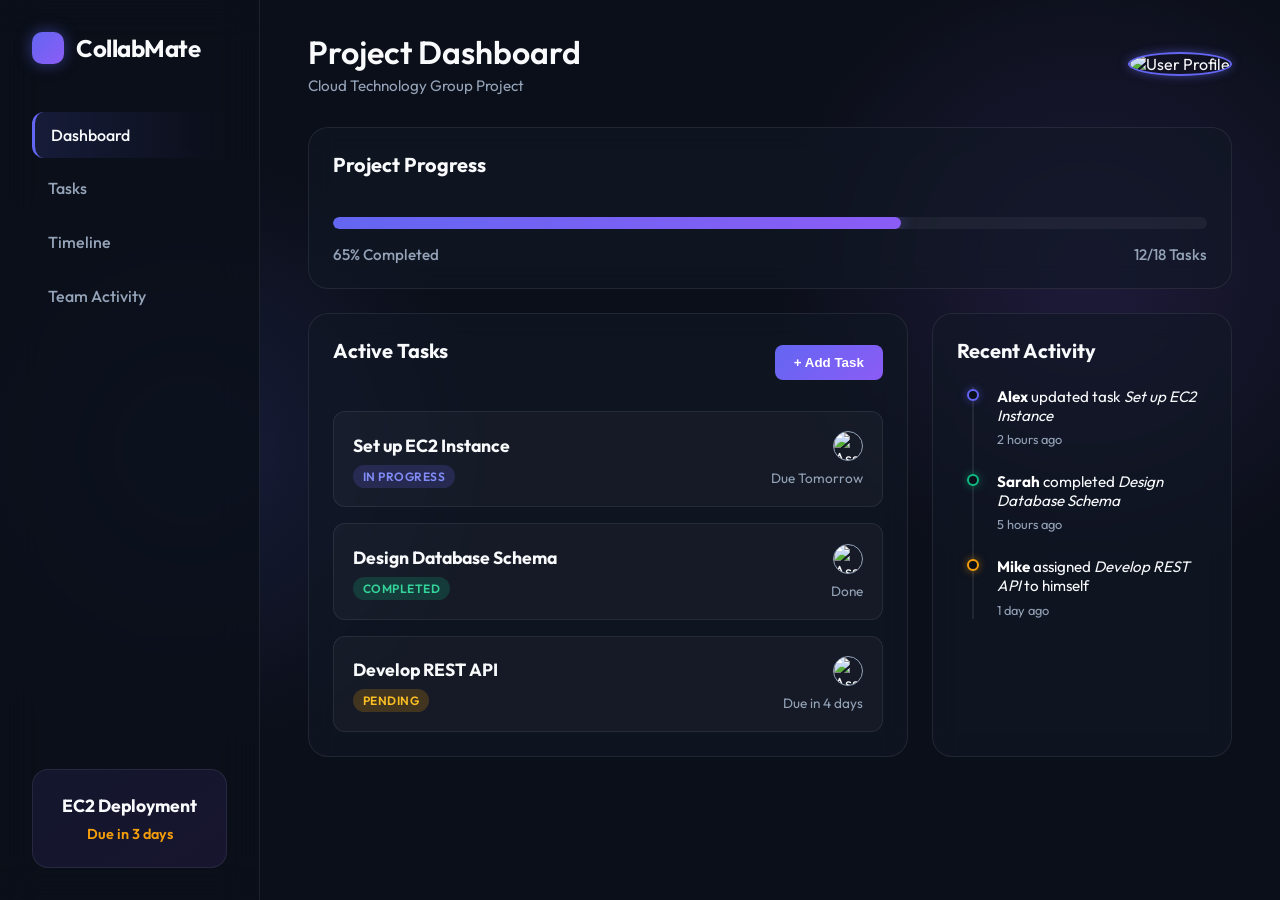
==== index.html @ 92776c23 "I have created html file and css file" ====
<!DOCTYPE html>
<html lang="en">
<head>
  <meta charset="UTF-8">
  <meta name="viewport" content="width=device-width, initial-scale=1.0">
  <meta name="description" content="Lightweight team collaboration tool for student projects.">
  <title>CollabMate Dashboard</title>
  <link rel="preconnect" href="https://fonts.googleapis.com">
  <link rel="preconnect" href="https://fonts.gstatic.com" crossorigin>
  <link href="https://fonts.googleapis.com/css2?family=Outfit:wght@300;400;500;600;700&display=swap" rel="stylesheet">
  <link rel="stylesheet" href="styles.css">
</head>
<body>
  <div class="app-container">
    <aside class="sidebar">
      <div class="logo">
        <div class="logo-icon"></div>
        <h2>CollabMate</h2>
      </div>
      <nav class="nav-menu">
        <a href="#" class="nav-item active">Dashboard</a>
        <a href="#" class="nav-item">Tasks</a>
        <a href="#" class="nav-item">Timeline</a>
        <a href="#" class="nav-item">Team Activity</a>
      </nav>
      <div class="project-info">
        <h3>EC2 Deployment</h3>
        <p>Due in 3 days</p>
      </div>
    </aside>

    <main class="main-content">
      <header class="topbar">
        <div>
          <h1>Project Dashboard</h1>
          <p class="subtitle">Cloud Technology Group Project</p>
        </div>
        <div class="user-profile">
          <img src="https://i.pravatar.cc/150?img=32" alt="User Profile" class="avatar">
        </div>
      </header>

      <div class="dashboard-grid">
        <!-- Progress Tracking -->
        <section class="card progress-section">
          <h2>Project Progress</h2>
          <div class="progress-bar-container">
            <div class="progress-bar" style="width: 65%;"></div>
          </div>
          <div class="progress-stats">
            <span>65% Completed</span>
            <span>12/18 Tasks</span>
          </div>
        </section>

        <!-- Task Assignment / Splitting Tasks -->
        <section class="card tasks-section">
          <div class="section-header">
            <h2>Active Tasks</h2>
            <button class="btn-primary">+ Add Task</button>
          </div>
          <div class="task-list">
            <div class="task-item">
              <div class="task-details">
                <h3>Set up EC2 Instance</h3>
                <span class="badge in-progress">In Progress</span>
              </div>
              <div class="task-meta">
                <img src="https://i.pravatar.cc/150?img=11" alt="Assignee" class="avatar-small">
                <span>Due Tomorrow</span>
              </div>
            </div>
            <div class="task-item">
              <div class="task-details">
                <h3>Design Database Schema</h3>
                <span class="badge completed">Completed</span>
              </div>
              <div class="task-meta">
                <img src="https://i.pravatar.cc/150?img=47" alt="Assignee" class="avatar-small">
                <span>Done</span>
              </div>
            </div>
            <div class="task-item">
              <div class="task-details">
                <h3>Develop REST API</h3>
                <span class="badge pending">Pending</span>
              </div>
              <div class="task-meta">
                <img src="https://i.pravatar.cc/150?img=12" alt="Assignee" class="avatar-small">
                <span>Due in 4 days</span>
              </div>
            </div>
          </div>
        </section>

        <!-- Team Activity -->
        <section class="card activity-section">
          <h2>Recent Activity</h2>
          <ul class="activity-feed">
            <li class="activity-item">
              <div class="activity-icon update"></div>
              <div class="activity-content">
                <p><strong>Alex</strong> updated task <em>Set up EC2 Instance</em></p>
                <span class="time">2 hours ago</span>
              </div>
            </li>
            <li class="activity-item">
              <div class="activity-icon complete"></div>
              <div class="activity-content">
                <p><strong>Sarah</strong> completed <em>Design Database Schema</em></p>
                <span class="time">5 hours ago</span>
              </div>
            </li>
            <li class="activity-item">
              <div class="activity-icon assign"></div>
              <div class="activity-content">
                <p><strong>Mike</strong> assigned <em>Develop REST API</em> to himself</p>
                <span class="time">1 day ago</span>
              </div>
            </li>
          </ul>
        </section>
      </div>
    </main>
  </div>
</body>
</html>
---- styles.css ----
:root {
  --bg-color: #0b0f19;
  --surface-color: rgba(18, 24, 38, 0.6);
  --surface-border: rgba(255, 255, 255, 0.08);
  --primary-color: #6366f1;
  --primary-glow: rgba(99, 102, 241, 0.5);
  --secondary-color: #8b5cf6;
  --text-main: #f8fafc;
  --text-muted: #94a3b8;
  --success: #10b981;
  --warning: #f59e0b;
  --danger: #ef4444;
  --sidebar-width: 260px;
}

* {
  margin: 0;
  padding: 0;
  box-sizing: border-box;
}

body {
  font-family: 'Outfit', sans-serif;
  background-color: var(--bg-color);
  color: var(--text-main);
  min-height: 100vh;
  background-image: 
    radial-gradient(circle at 15% 50%, rgba(99, 102, 241, 0.15), transparent 25%),
    radial-gradient(circle at 85% 30%, rgba(139, 92, 246, 0.15), transparent 25%);
  overflow-x: hidden;
}

.app-container {
  display: flex;
  min-height: 100vh;
}

/* Sidebar */
.sidebar {
  width: var(--sidebar-width);
  background: rgba(11, 15, 25, 0.8);
  backdrop-filter: blur(20px);
  -webkit-backdrop-filter: blur(20px);
  border-right: 1px solid var(--surface-border);
  padding: 2rem;
  display: flex;
  flex-direction: column;
}

.logo {
  display: flex;
  align-items: center;
  gap: 12px;
  margin-bottom: 3rem;
}

.logo-icon {
  width: 32px;
  height: 32px;
  background: linear-gradient(135deg, var(--primary-color), var(--secondary-color));
  border-radius: 10px;
  box-shadow: 0 0 15px var(--primary-glow);
}

.logo h2 {
  font-size: 1.5rem;
  font-weight: 700;
  letter-spacing: -0.5px;
}

.nav-menu {
  display: flex;
  flex-direction: column;
  gap: 0.5rem;
  flex: 1;
}

.nav-item {
  color: var(--text-muted);
  text-decoration: none;
  padding: 0.8rem 1rem;
  border-radius: 12px;
  font-weight: 500;
  transition: all 0.3s ease;
}

.nav-item:hover, .nav-item.active {
  color: var(--text-main);
  background: rgba(255, 255, 255, 0.05);
}

.nav-item.active {
  background: linear-gradient(90deg, rgba(99, 102, 241, 0.15), transparent);
  border-left: 3px solid var(--primary-color);
}

.project-info {
  background: linear-gradient(145deg, rgba(99, 102, 241, 0.1), rgba(139, 92, 246, 0.1));
  border: 1px solid var(--surface-border);
  border-radius: 16px;
  padding: 1.5rem;
  text-align: center;
}

.project-info h3 {
  font-size: 1.1rem;
  margin-bottom: 0.5rem;
}

.project-info p {
  color: var(--warning);
  font-size: 0.9rem;
  font-weight: 600;
}

/* Main Content */
.main-content {
  flex: 1;
  padding: 2rem 3rem;
  display: flex;
  flex-direction: column;
  gap: 2rem;
}

.topbar {
  display: flex;
  justify-content: space-between;
  align-items: center;
}

.topbar h1 {
  font-size: 2rem;
  font-weight: 600;
}

.subtitle {
  color: var(--text-muted);
  font-size: 0.95rem;
  margin-top: 0.25rem;
}

.avatar {
  width: 45px;
  height: 45px;
  border-radius: 50%;
  border: 2px solid var(--primary-color);
  box-shadow: 0 0 10px var(--primary-glow);
}

.avatar-small {
  width: 30px;
  height: 30px;
  border-radius: 50%;
  border: 1px solid var(--text-muted);
}

.dashboard-grid {
  display: grid;
  grid-template-columns: 2fr 1fr;
  grid-template-rows: auto auto;
  gap: 1.5rem;
}

/* Glassmorphism Cards */
.card {
  background: var(--surface-color);
  backdrop-filter: blur(12px);
  -webkit-backdrop-filter: blur(12px);
  border: 1px solid var(--surface-border);
  border-radius: 20px;
  padding: 1.5rem;
  transition: transform 0.3s ease, box-shadow 0.3s ease;
}

.card:hover {
  transform: translateY(-5px);
  box-shadow: 0 10px 30px rgba(0, 0, 0, 0.2);
}

.card h2 {
  font-size: 1.25rem;
  margin-bottom: 1.5rem;
  color: var(--text-main);
}

/* Progress Section */
.progress-section {
  grid-column: 1 / -1;
  display: flex;
  flex-direction: column;
  gap: 1rem;
}

.progress-bar-container {
  height: 12px;
  background: rgba(255, 255, 255, 0.05);
  border-radius: 10px;
  overflow: hidden;
}

.progress-bar {
  height: 100%;
  background: linear-gradient(90deg, var(--primary-color), var(--secondary-color));
  border-radius: 10px;
  box-shadow: 0 0 15px var(--primary-glow);
  animation: loadProgress 1.5s ease-out forwards;
}

@keyframes loadProgress {
  from { width: 0; }
}

.progress-stats {
  display: flex;
  justify-content: space-between;
  color: var(--text-muted);
  font-size: 0.95rem;
  font-weight: 500;
}

/* Tasks Section */
.tasks-section {
  grid-column: 1 / 2;
}

.section-header {
  display: flex;
  justify-content: space-between;
  align-items: center;
  margin-bottom: 1.5rem;
}

.btn-primary {
  background: linear-gradient(135deg, var(--primary-color), var(--secondary-color));
  color: white;
  border: none;
  padding: 0.6rem 1.2rem;
  border-radius: 8px;
  font-weight: 600;
  cursor: pointer;
  transition: opacity 0.3s ease;
}

.btn-primary:hover {
  opacity: 0.9;
  box-shadow: 0 0 15px var(--primary-glow);
}

.task-list {
  display: flex;
  flex-direction: column;
  gap: 1rem;
}

.task-item {
  background: rgba(255, 255, 255, 0.03);
  border: 1px solid var(--surface-border);
  border-radius: 12px;
  padding: 1.2rem;
  display: flex;
  justify-content: space-between;
  align-items: center;
  transition: background 0.2s ease;
}

.task-item:hover {
  background: rgba(255, 255, 255, 0.06);
}

.task-details h3 {
  font-size: 1.1rem;
  margin-bottom: 0.5rem;
}

.badge {
  font-size: 0.75rem;
  padding: 0.25rem 0.6rem;
  border-radius: 20px;
  font-weight: 600;
  text-transform: uppercase;
  letter-spacing: 0.5px;
}

.badge.in-progress {
  background: rgba(99, 102, 241, 0.2);
  color: #818cf8;
}

.badge.completed {
  background: rgba(16, 185, 129, 0.2);
  color: #34d399;
}

.badge.pending {
  background: rgba(245, 158, 11, 0.2);
  color: #fbbf24;
}

.task-meta {
  display: flex;
  flex-direction: column;
  align-items: flex-end;
  gap: 0.5rem;
}

.task-meta span {
  font-size: 0.85rem;
  color: var(--text-muted);
}

/* Activity Section */
.activity-section {
  grid-column: 2 / 3;
}

.activity-feed {
  list-style: none;
  position: relative;
}

.activity-feed::before {
  content: '';
  position: absolute;
  top: 0;
  bottom: 0;
  left: 15px;
  width: 2px;
  background: var(--surface-border);
}

.activity-item {
  position: relative;
  padding-left: 2.5rem;
  margin-bottom: 1.5rem;
}

.activity-icon {
  position: absolute;
  left: 10px;
  top: 2px;
  width: 12px;
  height: 12px;
  border-radius: 50%;
  background: var(--bg-color);
  border: 2px solid var(--text-muted);
}

.activity-icon.update { border-color: var(--primary-color); box-shadow: 0 0 8px var(--primary-glow); }
.activity-icon.complete { border-color: var(--success); box-shadow: 0 0 8px rgba(16, 185, 129, 0.5); }
.activity-icon.assign { border-color: var(--warning); box-shadow: 0 0 8px rgba(245, 158, 11, 0.5); }

.activity-content p {
  font-size: 0.95rem;
  margin-bottom: 0.2rem;
}

.activity-content p strong {
  color: white;
}

.activity-content .time {
  font-size: 0.8rem;
  color: var(--text-muted);
}

/* Responsive */
@media (max-width: 1024px) {
  .dashboard-grid {
    grid-template-columns: 1fr;
  }
  .tasks-section, .activity-section {
    grid-column: 1 / -1;
  }
}

@media (max-width: 768px) {
  .app-container {
    flex-direction: column;
  }
  .sidebar {
    width: 100%;
    border-right: none;
    border-bottom: 1px solid var(--surface-border);
    padding: 1rem;
    flex-direction: row;
    justify-content: space-between;
    align-items: center;
  }
  .logo { margin-bottom: 0; }
  .nav-menu { flex-direction: row; flex: unset; display: none; } /* hide on very small screens for simplicity */
  .project-info { display: none; }
  .main-content { padding: 1rem; }
}
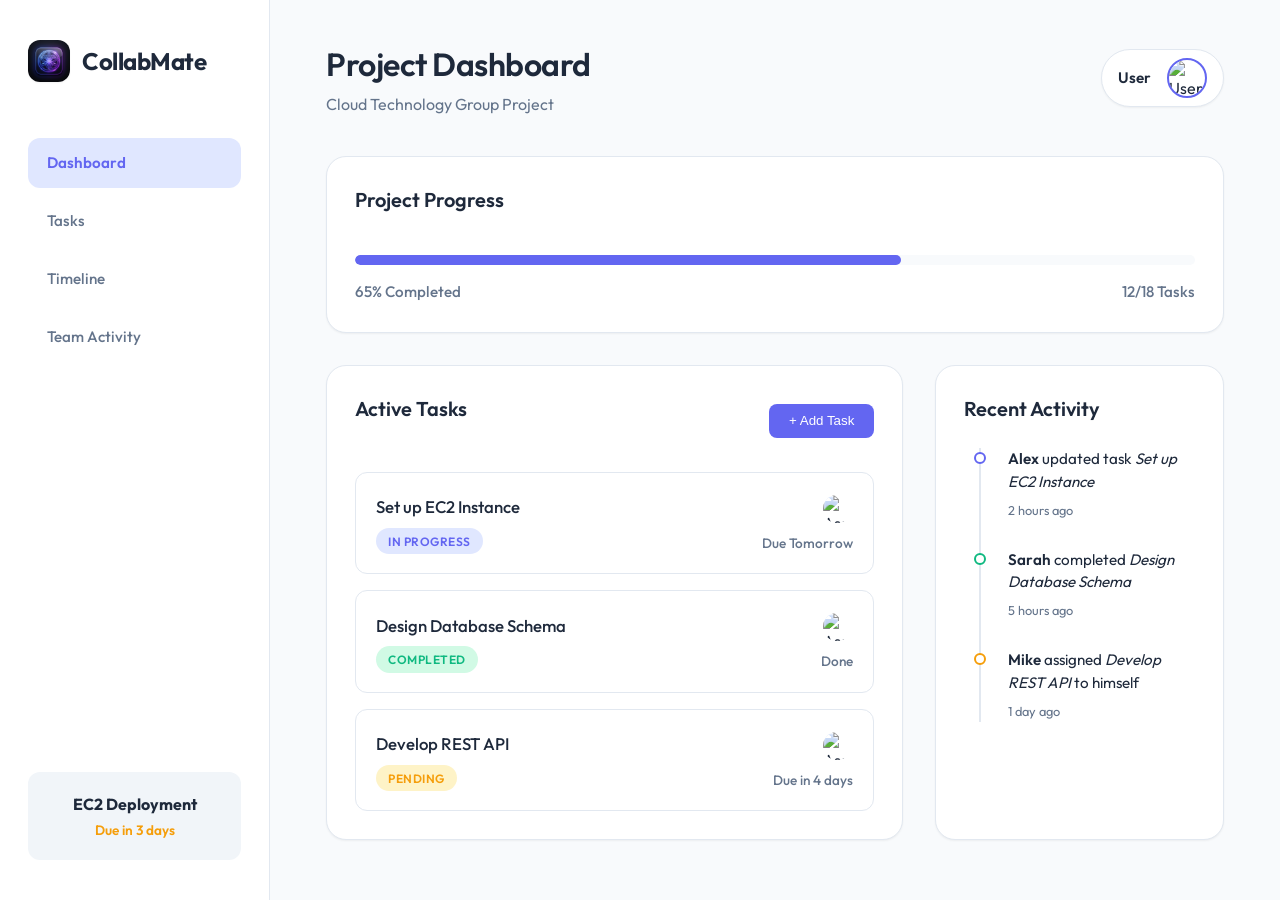
==== commit 0fc17351: "Antigravity project upload" ====
--- a/index.html
+++ b/index.html
@@ -1,5 +1,6 @@
 <!DOCTYPE html>
 <html lang="en">
+
 <head>
   <meta charset="UTF-8">
   <meta name="viewport" content="width=device-width, initial-scale=1.0">
@@ -10,18 +11,20 @@
   <link href="https://fonts.googleapis.com/css2?family=Outfit:wght@300;400;500;600;700&display=swap" rel="stylesheet">
   <link rel="stylesheet" href="styles.css">
 </head>
+
 <body>
+  <!-- MAIN APP CONTAINER -->
   <div class="app-container">
     <aside class="sidebar">
       <div class="logo">
-        <div class="logo-icon"></div>
+        <img src="logo.png" alt="CollabMate Logo" class="logo-icon">
         <h2>CollabMate</h2>
       </div>
       <nav class="nav-menu">
-        <a href="#" class="nav-item active">Dashboard</a>
-        <a href="#" class="nav-item">Tasks</a>
-        <a href="#" class="nav-item">Timeline</a>
-        <a href="#" class="nav-item">Team Activity</a>
+        <a href="#" class="nav-item active" data-target="view-dashboard">Dashboard</a>
+        <a href="#" class="nav-item" data-target="view-tasks">Tasks</a>
+        <a href="#" class="nav-item" data-target="view-timeline">Timeline</a>
+        <a href="#" class="nav-item" data-target="view-activity">Team Activity</a>
       </nav>
       <div class="project-info">
         <h3>EC2 Deployment</h3>
@@ -32,35 +35,126 @@
     <main class="main-content">
       <header class="topbar">
         <div>
-          <h1>Project Dashboard</h1>
+          <h1 id="page-title">Project Dashboard</h1>
           <p class="subtitle">Cloud Technology Group Project</p>
         </div>
-        <div class="user-profile">
-          <img src="https://i.pravatar.cc/150?img=32" alt="User Profile" class="avatar">
+        <div class="user-profile" id="user-profile-btn" title="Click to logout">
+          <span class="user-name" id="display-username">User</span>
+          <img src="https://i.pravatar.cc/150?img=32" alt="User Profile" class="avatar" id="display-avatar">
         </div>
       </header>
 
-      <div class="dashboard-grid">
-        <!-- Progress Tracking -->
-        <section class="card progress-section">
-          <h2>Project Progress</h2>
-          <div class="progress-bar-container">
-            <div class="progress-bar" style="width: 65%;"></div>
-          </div>
-          <div class="progress-stats">
-            <span>65% Completed</span>
-            <span>12/18 Tasks</span>
-          </div>
-        </section>
-
-        <!-- Task Assignment / Splitting Tasks -->
-        <section class="card tasks-section">
+      <!-- VIEW: DASHBOARD -->
+      <div id="view-dashboard" class="view-section active">
+        <div class="dashboard-grid">
+          <!-- Progress Tracking -->
+          <section class="card progress-section">
+            <h2>Project Progress</h2>
+            <div class="progress-bar-container">
+              <div class="progress-bar" style="width: 65%;"></div>
+            </div>
+            <div class="progress-stats">
+              <span>65% Completed</span>
+              <span>12/18 Tasks</span>
+            </div>
+          </section>
+
+          <!-- Task Assignment / Splitting Tasks -->
+          <section class="card tasks-section">
+            <div class="section-header">
+              <h2>Active Tasks</h2>
+              <button class="btn-primary">+ Add Task</button>
+            </div>
+            <div class="task-list">
+              <div class="task-item">
+                <div class="task-details">
+                  <h3>Set up EC2 Instance</h3>
+                  <span class="badge in-progress">In Progress</span>
+                </div>
+                <div class="task-meta">
+                  <img src="https://i.pravatar.cc/150?img=11" alt="Assignee" class="avatar-small">
+                  <span>Due Tomorrow</span>
+                </div>
+              </div>
+              <div class="task-item">
+                <div class="task-details">
+                  <h3>Design Database Schema</h3>
+                  <span class="badge completed">Completed</span>
+                </div>
+                <div class="task-meta">
+                  <img src="https://i.pravatar.cc/150?img=47" alt="Assignee" class="avatar-small">
+                  <span>Done</span>
+                </div>
+              </div>
+              <div class="task-item">
+                <div class="task-details">
+                  <h3>Develop REST API</h3>
+                  <span class="badge pending">Pending</span>
+                </div>
+                <div class="task-meta">
+                  <img src="https://i.pravatar.cc/150?img=12" alt="Assignee" class="avatar-small">
+                  <span>Due in 4 days</span>
+                </div>
+              </div>
+            </div>
+          </section>
+
+          <!-- Team Activity -->
+          <section class="card activity-section">
+            <h2>Recent Activity</h2>
+            <ul class="activity-feed">
+              <li class="activity-item">
+                <div class="activity-icon update"></div>
+                <div class="activity-content">
+                  <p><strong>Alex</strong> updated task <em>Set up EC2 Instance</em></p>
+                  <span class="time">2 hours ago</span>
+                </div>
+              </li>
+              <li class="activity-item">
+                <div class="activity-icon complete"></div>
+                <div class="activity-content">
+                  <p><strong>Sarah</strong> completed <em>Design Database Schema</em></p>
+                  <span class="time">5 hours ago</span>
+                </div>
+              </li>
+              <li class="activity-item">
+                <div class="activity-icon assign"></div>
+                <div class="activity-content">
+                  <p><strong>Mike</strong> assigned <em>Develop REST API</em> to himself</p>
+                  <span class="time">1 day ago</span>
+                </div>
+              </li>
+            </ul>
+          </section>
+        </div>
+      </div>
+
+      <!-- VIEW: TASKS -->
+      <div id="view-tasks" class="view-section" style="display: none;">
+        <div class="card full-width">
           <div class="section-header">
-            <h2>Active Tasks</h2>
-            <button class="btn-primary">+ Add Task</button>
-          </div>
-          <div class="task-list">
-            <div class="task-item">
+            <h2>All Team Tasks</h2>
+            <button class="btn-primary">+ New Task</button>
+          </div>
+          <div class="task-filters">
+            <span class="filter active" data-filter="all">All Tasks</span>
+            <span class="filter" data-filter="pending">To Do</span>
+            <span class="filter" data-filter="in-progress">In Progress</span>
+            <span class="filter" data-filter="review">Review</span>
+            <span class="filter" data-filter="completed">Done</span>
+          </div>
+          <div class="task-list full-list" id="task-list-container">
+            <div class="task-item" data-status="completed">
+              <div class="task-details">
+                <h3>Create HTML/CSS Mockups</h3>
+                <span class="badge completed">Completed</span>
+              </div>
+              <div class="task-meta">
+                <img src="https://i.pravatar.cc/150?img=32" alt="Assignee" class="avatar-small">
+                <span>Done</span>
+              </div>
+            </div>
+            <div class="task-item" data-status="in-progress">
               <div class="task-details">
                 <h3>Set up EC2 Instance</h3>
                 <span class="badge in-progress">In Progress</span>
@@ -70,7 +164,7 @@
                 <span>Due Tomorrow</span>
               </div>
             </div>
-            <div class="task-item">
+            <div class="task-item" data-status="completed">
               <div class="task-details">
                 <h3>Design Database Schema</h3>
                 <span class="badge completed">Completed</span>
@@ -80,7 +174,7 @@
                 <span>Done</span>
               </div>
             </div>
-            <div class="task-item">
+            <div class="task-item" data-status="pending">
               <div class="task-details">
                 <h3>Develop REST API</h3>
                 <span class="badge pending">Pending</span>
@@ -90,17 +184,80 @@
                 <span>Due in 4 days</span>
               </div>
             </div>
-          </div>
-        </section>
-
-        <!-- Team Activity -->
-        <section class="card activity-section">
-          <h2>Recent Activity</h2>
-          <ul class="activity-feed">
+            <div class="task-item" data-status="pending">
+              <div class="task-details">
+                <h3>Configure Load Balancer</h3>
+                <span class="badge pending">Pending</span>
+              </div>
+              <div class="task-meta">
+                <div class="unassigned-avatar">?</div>
+                <span>Due in 7 days</span>
+              </div>
+            </div>
+          </div>
+        </div>
+      </div>
+
+      <!-- VIEW: TIMELINE -->
+      <div id="view-timeline" class="view-section" style="display: none;">
+        <div class="card full-width">
+          <div class="section-header">
+            <h2>Project Timeline</h2>
+          </div>
+          <div class="timeline-container">
+            <div class="timeline-track">
+              <!-- Timeline nodes -->
+              <div class="timeline-node completed">
+                <div class="node-date">Apr 1</div>
+                <div class="node-content">
+                  <h4>Project Kickoff</h4>
+                  <p>Formed the team, decided on EC2 deployment</p>
+                </div>
+              </div>
+              <div class="timeline-node completed">
+                <div class="node-date">Apr 5</div>
+                <div class="node-content">
+                  <h4>Requirement Analysis</h4>
+                  <p>Finalized feature list and tech stack</p>
+                </div>
+              </div>
+              <div class="timeline-node in-progress">
+                <div class="node-date">Apr 10</div>
+                <div class="node-content">
+                  <h4>Frontend Design</h4>
+                  <p>Building the lightweight UI mockup</p>
+                </div>
+              </div>
+              <div class="timeline-node pending">
+                <div class="node-date">Apr 15</div>
+                <div class="node-content">
+                  <h4>Backend & EC2 Setup</h4>
+                  <p>Deploy application architecture to AWS EC2</p>
+                </div>
+              </div>
+              <div class="timeline-node pending">
+                <div class="node-date">Apr 20</div>
+                <div class="node-content">
+                  <h4>Final Presentation</h4>
+                  <p>Project demo to instructors</p>
+                </div>
+              </div>
+            </div>
+          </div>
+        </div>
+      </div>
+
+      <!-- VIEW: ACTIVITY -->
+      <div id="view-activity" class="view-section" style="display: none;">
+        <div class="card full-width">
+          <div class="section-header">
+            <h2>Comprehensive Team Activity</h2>
+          </div>
+          <ul class="activity-feed extensive-feed">
             <li class="activity-item">
               <div class="activity-icon update"></div>
               <div class="activity-content">
-                <p><strong>Alex</strong> updated task <em>Set up EC2 Instance</em></p>
+                <p><strong>Alex</strong> updated task <em>Set up EC2 Instance</em> from "To Do" to "In Progress"</p>
                 <span class="time">2 hours ago</span>
               </div>
             </li>
@@ -118,10 +275,82 @@
                 <span class="time">1 day ago</span>
               </div>
             </li>
+            <li class="activity-item">
+              <div class="activity-icon update"></div>
+              <div class="activity-content">
+                <p><strong>You</strong> joined the project <em>Cloud Technology Group Project</em></p>
+                <span class="time">2 days ago</span>
+              </div>
+            </li>
+            <li class="activity-item">
+              <div class="activity-icon complete"></div>
+              <div class="activity-content">
+                <p><strong>Mike</strong> created the project <em>Cloud Technology Group Project</em></p>
+                <span class="time">2 days ago</span>
+              </div>
+            </li>
           </ul>
-        </section>
-      </div>
+        </div>
+      </div>
+
     </main>
   </div>
+
+  <script>
+    // View Switching Logic
+    const viewSwitchInit = () => {
+      const navItems = document.querySelectorAll(".nav-item");
+      const viewSections = document.querySelectorAll(".view-section");
+      const pageTitle = document.getElementById("page-title");
+
+      navItems.forEach(item => {
+        item.addEventListener("click", (e) => {
+          e.preventDefault();
+          navItems.forEach(nav => nav.classList.remove("active"));
+          item.classList.add("active");
+          const targetId = item.getAttribute("data-target");
+          pageTitle.innerText = item.innerText === "Dashboard" ? "Project Dashboard" : item.innerText;
+
+          viewSections.forEach(section => {
+            if (section.id === targetId) {
+              section.style.display = "block";
+              section.style.animation = "fadeIn 0.3s ease-out forwards";
+            } else {
+              section.style.display = "none";
+              section.style.animation = "";
+            }
+          });
+        });
+      });
+    };
+
+    document.addEventListener("DOMContentLoaded", () => {
+      viewSwitchInit();
+
+      // Task Filtering Logic
+      const taskFilters = document.querySelectorAll(".task-filters .filter");
+      const taskItems = document.querySelectorAll("#task-list-container .task-item");
+
+      if (taskFilters.length > 0 && taskItems.length > 0) {
+        taskFilters.forEach(filterBtn => {
+          filterBtn.addEventListener("click", () => {
+            taskFilters.forEach(btn => btn.classList.remove("active"));
+            filterBtn.classList.add("active");
+
+            const filterValue = filterBtn.getAttribute("data-filter");
+
+            taskItems.forEach(item => {
+              if (filterValue === "all" || item.getAttribute("data-status") === filterValue) {
+                item.style.display = "flex";
+              } else {
+                item.style.display = "none";
+              }
+            });
+          });
+        });
+      }
+    });
+  </script>
 </body>
-</html>
+
+</html>
--- a/styles.css
+++ b/styles.css
@@ -1,16 +1,25 @@
 :root {
-  --bg-color: #0b0f19;
-  --surface-color: rgba(18, 24, 38, 0.6);
-  --surface-border: rgba(255, 255, 255, 0.08);
+  --bg-color: #f8fafc;
+  --surface-color: #ffffff;
+  --surface-border: #e2e8f0;
   --primary-color: #6366f1;
-  --primary-glow: rgba(99, 102, 241, 0.5);
+  --primary-light: #e0e7ff;
   --secondary-color: #8b5cf6;
-  --text-main: #f8fafc;
-  --text-muted: #94a3b8;
+  --text-main: #1e293b;
+  --text-muted: #64748b;
   --success: #10b981;
+  --success-bg: #d1fae5;
   --warning: #f59e0b;
+  --warning-bg: #fef3c7;
   --danger: #ef4444;
-  --sidebar-width: 260px;
+  --sidebar-width: 270px;
+  
+  --shadow-sm: 0 1px 2px 0 rgb(0 0 0 / 0.05);
+  --shadow-md: 0 4px 6px -1px rgb(0 0 0 / 0.05), 0 2px 4px -2px rgb(0 0 0 / 0.05);
+  --shadow-lg: 0 10px 15px -3px rgb(0 0 0 / 0.05), 0 4px 6px -4px rgb(0 0 0 / 0.05);
+  
+  --radius-md: 12px;
+  --radius-lg: 20px;
 }
 
 * {
@@ -24,12 +33,155 @@
   background-color: var(--bg-color);
   color: var(--text-main);
   min-height: 100vh;
-  background-image: 
-    radial-gradient(circle at 15% 50%, rgba(99, 102, 241, 0.15), transparent 25%),
-    radial-gradient(circle at 85% 30%, rgba(139, 92, 246, 0.15), transparent 25%);
   overflow-x: hidden;
-}
-
+  line-height: 1.5;
+}
+
+/* Authentication Overlay */
+.auth-overlay {
+  position: fixed;
+  inset: 0;
+  background-color: var(--bg-color);
+  display: flex;
+  align-items: center;
+  justify-content: center;
+  z-index: 1000;
+  padding: 1rem;
+}
+
+.auth-card {
+  background: var(--surface-color);
+  padding: 3rem;
+  border-radius: var(--radius-lg);
+  box-shadow: var(--shadow-lg);
+  width: 100%;
+  max-width: 420px;
+  border: 1px solid var(--surface-border);
+}
+
+.auth-header {
+  text-align: center;
+  margin-bottom: 2rem;
+}
+
+.auth-logo {
+  width: 54px;
+  height: 54px;
+  border-radius: var(--radius-md);
+  margin-bottom: 1rem;
+  box-shadow: var(--shadow-sm);
+  object-fit: cover;
+}
+
+.auth-header h2 {
+  font-size: 1.5rem;
+  font-weight: 700;
+  color: var(--text-main);
+}
+
+.auth-header p {
+  color: var(--text-muted);
+  font-size: 0.95rem;
+  margin-top: 0.25rem;
+}
+
+.input-group {
+  margin-bottom: 1.25rem;
+}
+
+.input-group label {
+  display: block;
+  font-size: 0.9rem;
+  font-weight: 500;
+  margin-bottom: 0.5rem;
+  color: var(--text-main);
+}
+
+.input-group input {
+  width: 100%;
+  padding: 0.75rem 1rem;
+  border-radius: 8px;
+  border: 1px solid var(--surface-border);
+  font-family: inherit;
+  font-size: 1rem;
+  transition: all 0.2s ease;
+  background-color: var(--bg-color);
+}
+
+.input-group input:focus {
+  outline: none;
+  border-color: var(--primary-color);
+  box-shadow: 0 0 0 3px var(--primary-light);
+}
+
+.full-width-btn {
+  width: 100%;
+  padding: 0.85rem;
+  font-size: 1rem;
+  margin-top: 0.5rem;
+}
+
+.auth-switch {
+  text-align: center;
+  margin-top: 1.5rem;
+  font-size: 0.9rem;
+  color: var(--text-muted);
+}
+
+.auth-switch span {
+  color: var(--primary-color);
+  font-weight: 600;
+  cursor: pointer;
+  text-decoration: underline;
+}
+
+/* Profile Upload */
+.profile-upload-container {
+  display: flex;
+  justify-content: center;
+  margin-bottom: 2rem;
+}
+
+.profile-upload-label {
+  position: relative;
+  width: 100px;
+  height: 100px;
+  border-radius: 50%;
+  cursor: pointer;
+  overflow: hidden;
+  border: 2px dashed var(--primary-color);
+  display: flex;
+  align-items: center;
+  justify-content: center;
+  background-color: var(--primary-light);
+}
+
+.profile-upload-label img {
+  width: 100%;
+  height: 100%;
+  object-fit: cover;
+}
+
+.upload-overlay {
+  position: absolute;
+  inset: 0;
+  background: rgba(0, 0, 0, 0.4);
+  color: white;
+  display: flex;
+  align-items: center;
+  justify-content: center;
+  font-weight: 600;
+  font-size: 0.8rem;
+  opacity: 0;
+  transition: opacity 0.2s;
+}
+
+.profile-upload-label:hover .upload-overlay {
+  opacity: 1;
+}
+
+
+/* Layout Container */
 .app-container {
   display: flex;
   min-height: 100vh;
@@ -38,11 +190,9 @@
 /* Sidebar */
 .sidebar {
   width: var(--sidebar-width);
-  background: rgba(11, 15, 25, 0.8);
-  backdrop-filter: blur(20px);
-  -webkit-backdrop-filter: blur(20px);
+  background: var(--surface-color);
   border-right: 1px solid var(--surface-border);
-  padding: 2rem;
+  padding: 2.5rem 1.75rem;
   display: flex;
   flex-direction: column;
 }
@@ -51,21 +201,22 @@
   display: flex;
   align-items: center;
   gap: 12px;
-  margin-bottom: 3rem;
+  margin-bottom: 3.5rem;
 }
 
 .logo-icon {
-  width: 32px;
-  height: 32px;
-  background: linear-gradient(135deg, var(--primary-color), var(--secondary-color));
-  border-radius: 10px;
-  box-shadow: 0 0 15px var(--primary-glow);
+  width: 42px;
+  height: 42px;
+  border-radius: 12px;
+  box-shadow: var(--shadow-sm);
+  object-fit: cover;
 }
 
 .logo h2 {
   font-size: 1.5rem;
   font-weight: 700;
   letter-spacing: -0.5px;
+  color: var(--text-main);
 }
 
 .nav-menu {
@@ -78,48 +229,60 @@
 .nav-item {
   color: var(--text-muted);
   text-decoration: none;
-  padding: 0.8rem 1rem;
-  border-radius: 12px;
+  padding: 0.85rem 1.2rem;
+  border-radius: var(--radius-md);
   font-weight: 500;
-  transition: all 0.3s ease;
-}
-
-.nav-item:hover, .nav-item.active {
-  color: var(--text-main);
-  background: rgba(255, 255, 255, 0.05);
+  font-size: 0.95rem;
+  transition: all 0.2s ease;
+  display: flex;
+  align-items: center;
+  gap: 12px;
+}
+
+.nav-item i {
+  font-size: 1.1rem;
+}
+
+.nav-item:hover {
+  color: var(--primary-color);
+  background: var(--bg-color);
 }
 
 .nav-item.active {
-  background: linear-gradient(90deg, rgba(99, 102, 241, 0.15), transparent);
-  border-left: 3px solid var(--primary-color);
+  color: var(--primary-color);
+  background: var(--primary-light);
+  font-weight: 600;
 }
 
 .project-info {
-  background: linear-gradient(145deg, rgba(99, 102, 241, 0.1), rgba(139, 92, 246, 0.1));
-  border: 1px solid var(--surface-border);
-  border-radius: 16px;
-  padding: 1.5rem;
+  background: #f1f5f9;
+  border-radius: var(--radius-md);
+  padding: 1.25rem;
   text-align: center;
+  margin-top: 2rem;
 }
 
 .project-info h3 {
-  font-size: 1.1rem;
-  margin-bottom: 0.5rem;
+  font-size: 1rem;
+  margin-bottom: 0.25rem;
+  color: var(--text-main);
 }
 
 .project-info p {
   color: var(--warning);
-  font-size: 0.9rem;
+  font-size: 0.85rem;
   font-weight: 600;
 }
 
 /* Main Content */
 .main-content {
   flex: 1;
-  padding: 2rem 3rem;
+  padding: 2.5rem 3.5rem;
   display: flex;
   flex-direction: column;
-  gap: 2rem;
+  gap: 2.5rem;
+  max-width: 1400px;
+  margin: 0 auto;
 }
 
 .topbar {
@@ -131,56 +294,79 @@
 .topbar h1 {
   font-size: 2rem;
   font-weight: 600;
+  color: var(--text-main);
+  letter-spacing: -0.5px;
 }
 
 .subtitle {
   color: var(--text-muted);
+  font-size: 1rem;
+  margin-top: 0.25rem;
+}
+
+.user-profile {
+  display: flex;
+  align-items: center;
+  gap: 1rem;
+  cursor: pointer;
+  background: var(--surface-color);
+  padding: 0.5rem 1rem;
+  border-radius: 50px;
+  box-shadow: var(--shadow-sm);
+  border: 1px solid var(--surface-border);
+  transition: box-shadow 0.2s ease;
+}
+
+.user-profile:hover {
+  box-shadow: var(--shadow-md);
+}
+
+.user-name {
+  font-weight: 600;
   font-size: 0.95rem;
-  margin-top: 0.25rem;
 }
 
 .avatar {
-  width: 45px;
-  height: 45px;
+  width: 40px;
+  height: 40px;
   border-radius: 50%;
+  object-fit: cover;
   border: 2px solid var(--primary-color);
-  box-shadow: 0 0 10px var(--primary-glow);
 }
 
 .avatar-small {
-  width: 30px;
-  height: 30px;
+  width: 32px;
+  height: 32px;
   border-radius: 50%;
-  border: 1px solid var(--text-muted);
+  object-fit: cover;
+  border: 2px solid white;
 }
 
 .dashboard-grid {
   display: grid;
   grid-template-columns: 2fr 1fr;
-  grid-template-rows: auto auto;
-  gap: 1.5rem;
-}
-
-/* Glassmorphism Cards */
+  gap: 2rem;
+}
+
+/* View Sections */
+.view-section {
+  width: 100%;
+}
+
+/* Cards */
 .card {
   background: var(--surface-color);
-  backdrop-filter: blur(12px);
-  -webkit-backdrop-filter: blur(12px);
   border: 1px solid var(--surface-border);
-  border-radius: 20px;
-  padding: 1.5rem;
-  transition: transform 0.3s ease, box-shadow 0.3s ease;
-}
-
-.card:hover {
-  transform: translateY(-5px);
-  box-shadow: 0 10px 30px rgba(0, 0, 0, 0.2);
+  border-radius: var(--radius-lg);
+  padding: 1.75rem;
+  box-shadow: var(--shadow-sm);
 }
 
 .card h2 {
   font-size: 1.25rem;
   margin-bottom: 1.5rem;
   color: var(--text-main);
+  font-weight: 600;
 }
 
 /* Progress Section */
@@ -192,17 +378,16 @@
 }
 
 .progress-bar-container {
-  height: 12px;
-  background: rgba(255, 255, 255, 0.05);
+  height: 10px;
+  background: var(--bg-color);
   border-radius: 10px;
   overflow: hidden;
 }
 
 .progress-bar {
   height: 100%;
-  background: linear-gradient(90deg, var(--primary-color), var(--secondary-color));
+  background: var(--primary-color);
   border-radius: 10px;
-  box-shadow: 0 0 15px var(--primary-glow);
   animation: loadProgress 1.5s ease-out forwards;
 }
 
@@ -231,19 +416,33 @@
 }
 
 .btn-primary {
-  background: linear-gradient(135deg, var(--primary-color), var(--secondary-color));
+  background: var(--primary-color);
   color: white;
   border: none;
-  padding: 0.6rem 1.2rem;
+  padding: 0.6rem 1.25rem;
   border-radius: 8px;
-  font-weight: 600;
+  font-weight: 500;
   cursor: pointer;
-  transition: opacity 0.3s ease;
+  transition: all 0.2s ease;
 }
 
 .btn-primary:hover {
-  opacity: 0.9;
-  box-shadow: 0 0 15px var(--primary-glow);
+  background: #4f46e5;
+  box-shadow: 0 4px 10px rgba(99, 102, 241, 0.3);
+  transform: translateY(-1px);
+}
+.btn-secondary {
+  background: white;
+  color: var(--text-main);
+  border: 1px solid var(--surface-border);
+  padding: 0.6rem 1.25rem;
+  border-radius: 8px;
+  font-weight: 500;
+  cursor: pointer;
+  transition: all 0.2s ease;
+}
+.btn-secondary:hover {
+  background: var(--bg-color);
 }
 
 .task-list {
@@ -253,28 +452,32 @@
 }
 
 .task-item {
-  background: rgba(255, 255, 255, 0.03);
+  background: var(--surface-color);
   border: 1px solid var(--surface-border);
-  border-radius: 12px;
-  padding: 1.2rem;
+  border-radius: var(--radius-md);
+  padding: 1.25rem;
   display: flex;
   justify-content: space-between;
   align-items: center;
-  transition: background 0.2s ease;
+  transition: all 0.2s ease;
 }
 
 .task-item:hover {
-  background: rgba(255, 255, 255, 0.06);
+  border-color: #cbd5e1;
+  box-shadow: var(--shadow-sm);
+  transform: translateY(-2px);
 }
 
 .task-details h3 {
-  font-size: 1.1rem;
+  font-size: 1.05rem;
   margin-bottom: 0.5rem;
+  color: var(--text-main);
+  font-weight: 500;
 }
 
 .badge {
   font-size: 0.75rem;
-  padding: 0.25rem 0.6rem;
+  padding: 0.35rem 0.75rem;
   border-radius: 20px;
   font-weight: 600;
   text-transform: uppercase;
@@ -282,18 +485,18 @@
 }
 
 .badge.in-progress {
-  background: rgba(99, 102, 241, 0.2);
-  color: #818cf8;
+  background: var(--primary-light);
+  color: var(--primary-color);
 }
 
 .badge.completed {
-  background: rgba(16, 185, 129, 0.2);
-  color: #34d399;
+  background: var(--success-bg);
+  color: var(--success);
 }
 
 .badge.pending {
-  background: rgba(245, 158, 11, 0.2);
-  color: #fbbf24;
+  background: var(--warning-bg);
+  color: var(--warning);
 }
 
 .task-meta {
@@ -306,6 +509,7 @@
 .task-meta span {
   font-size: 0.85rem;
   color: var(--text-muted);
+  font-weight: 500;
 }
 
 /* Activity Section */
@@ -330,37 +534,154 @@
 
 .activity-item {
   position: relative;
-  padding-left: 2.5rem;
-  margin-bottom: 1.5rem;
+  padding-left: 2.75rem;
+  margin-bottom: 1.75rem;
 }
 
 .activity-icon {
   position: absolute;
   left: 10px;
-  top: 2px;
+  top: 4px;
   width: 12px;
   height: 12px;
   border-radius: 50%;
-  background: var(--bg-color);
+  background: white;
   border: 2px solid var(--text-muted);
-}
-
-.activity-icon.update { border-color: var(--primary-color); box-shadow: 0 0 8px var(--primary-glow); }
-.activity-icon.complete { border-color: var(--success); box-shadow: 0 0 8px rgba(16, 185, 129, 0.5); }
-.activity-icon.assign { border-color: var(--warning); box-shadow: 0 0 8px rgba(245, 158, 11, 0.5); }
+  z-index: 1;
+}
+
+.activity-icon.update { border-color: var(--primary-color); }
+.activity-icon.complete { border-color: var(--success); }
+.activity-icon.assign { border-color: var(--warning); }
 
 .activity-content p {
   font-size: 0.95rem;
   margin-bottom: 0.2rem;
+  color: var(--text-main);
 }
 
 .activity-content p strong {
-  color: white;
+  color: var(--text-main);
+  font-weight: 600;
 }
 
 .activity-content .time {
   font-size: 0.8rem;
   color: var(--text-muted);
+}
+
+/* ========= TASKS & TIMELINE COMPONENT STYLES ========= */
+
+.full-width {
+  width: 100%;
+}
+
+.task-filters {
+  display: flex;
+  gap: 1.5rem;
+  margin-bottom: 1.5rem;
+  border-bottom: 1px solid var(--surface-border);
+  padding-bottom: 1rem;
+}
+
+.filter {
+  cursor: pointer;
+  color: var(--text-muted);
+  font-weight: 500;
+  transition: color 0.2s ease;
+  padding-bottom: 1rem;
+  margin-bottom: -1rem;
+  font-size: 0.95rem;
+}
+
+.filter:hover {
+  color: var(--text-main);
+}
+
+.filter.active {
+  color: var(--primary-color);
+  border-bottom: 2px solid var(--primary-color);
+  font-weight: 600;
+}
+
+/* Timeline */
+.timeline-track {
+  position: relative;
+  padding-left: 2rem;
+  border-left: 2px solid var(--surface-border);
+  margin-left: 1rem;
+  margin-top: 1.5rem;
+}
+
+.timeline-node {
+  position: relative;
+  margin-bottom: 2.5rem;
+}
+
+.timeline-node::before {
+  content: '';
+  position: absolute;
+  left: -2.45rem;
+  top: 0;
+  width: 16px;
+  height: 16px;
+  border-radius: 50%;
+  background: white;
+  border: 3px solid var(--surface-border);
+  z-index: 2;
+}
+
+.timeline-node.completed::before {
+  border-color: var(--success);
+  background: var(--success);
+}
+
+.timeline-node.in-progress::before {
+  border-color: var(--primary-color);
+  background: var(--primary-color);
+}
+
+.node-date {
+  font-size: 0.85rem;
+  color: var(--text-muted);
+  font-weight: 600;
+  margin-bottom: 0.25rem;
+  text-transform: uppercase;
+  letter-spacing: 0.5px;
+}
+
+.node-content h4 {
+  color: var(--text-main);
+  font-size: 1.1rem;
+  margin-bottom: 0.25rem;
+  font-weight: 600;
+}
+
+.node-content p {
+  color: var(--text-muted);
+  font-size: 0.95rem;
+}
+
+.unassigned-avatar {
+  width: 32px;
+  height: 32px;
+  border-radius: 50%;
+  border: 1px dashed var(--text-muted);
+  display: flex;
+  align-items: center;
+  justify-content: center;
+  color: var(--text-muted);
+  font-size: 0.8rem;
+  font-weight: bold;
+}
+
+@keyframes fadeIn {
+  from { opacity: 0; transform: translateY(10px); }
+  to { opacity: 1; transform: translateY(0); }
+}
+
+.extensive-feed .activity-item {
+  margin-bottom: 2rem;
 }
 
 /* Responsive */
@@ -381,13 +702,16 @@
     width: 100%;
     border-right: none;
     border-bottom: 1px solid var(--surface-border);
-    padding: 1rem;
+    padding: 1.5rem;
     flex-direction: row;
     justify-content: space-between;
     align-items: center;
   }
   .logo { margin-bottom: 0; }
-  .nav-menu { flex-direction: row; flex: unset; display: none; } /* hide on very small screens for simplicity */
+  .logo h2 { display: none; } /* Hide text on mobile for space */
+  .nav-menu { display: none; } 
   .project-info { display: none; }
-  .main-content { padding: 1rem; }
-}
+  .main-content { padding: 1.5rem; }
+  .topbar { flex-direction: column; align-items: flex-start; gap: 1rem; }
+  .user-profile { align-self: flex-end; }
+}
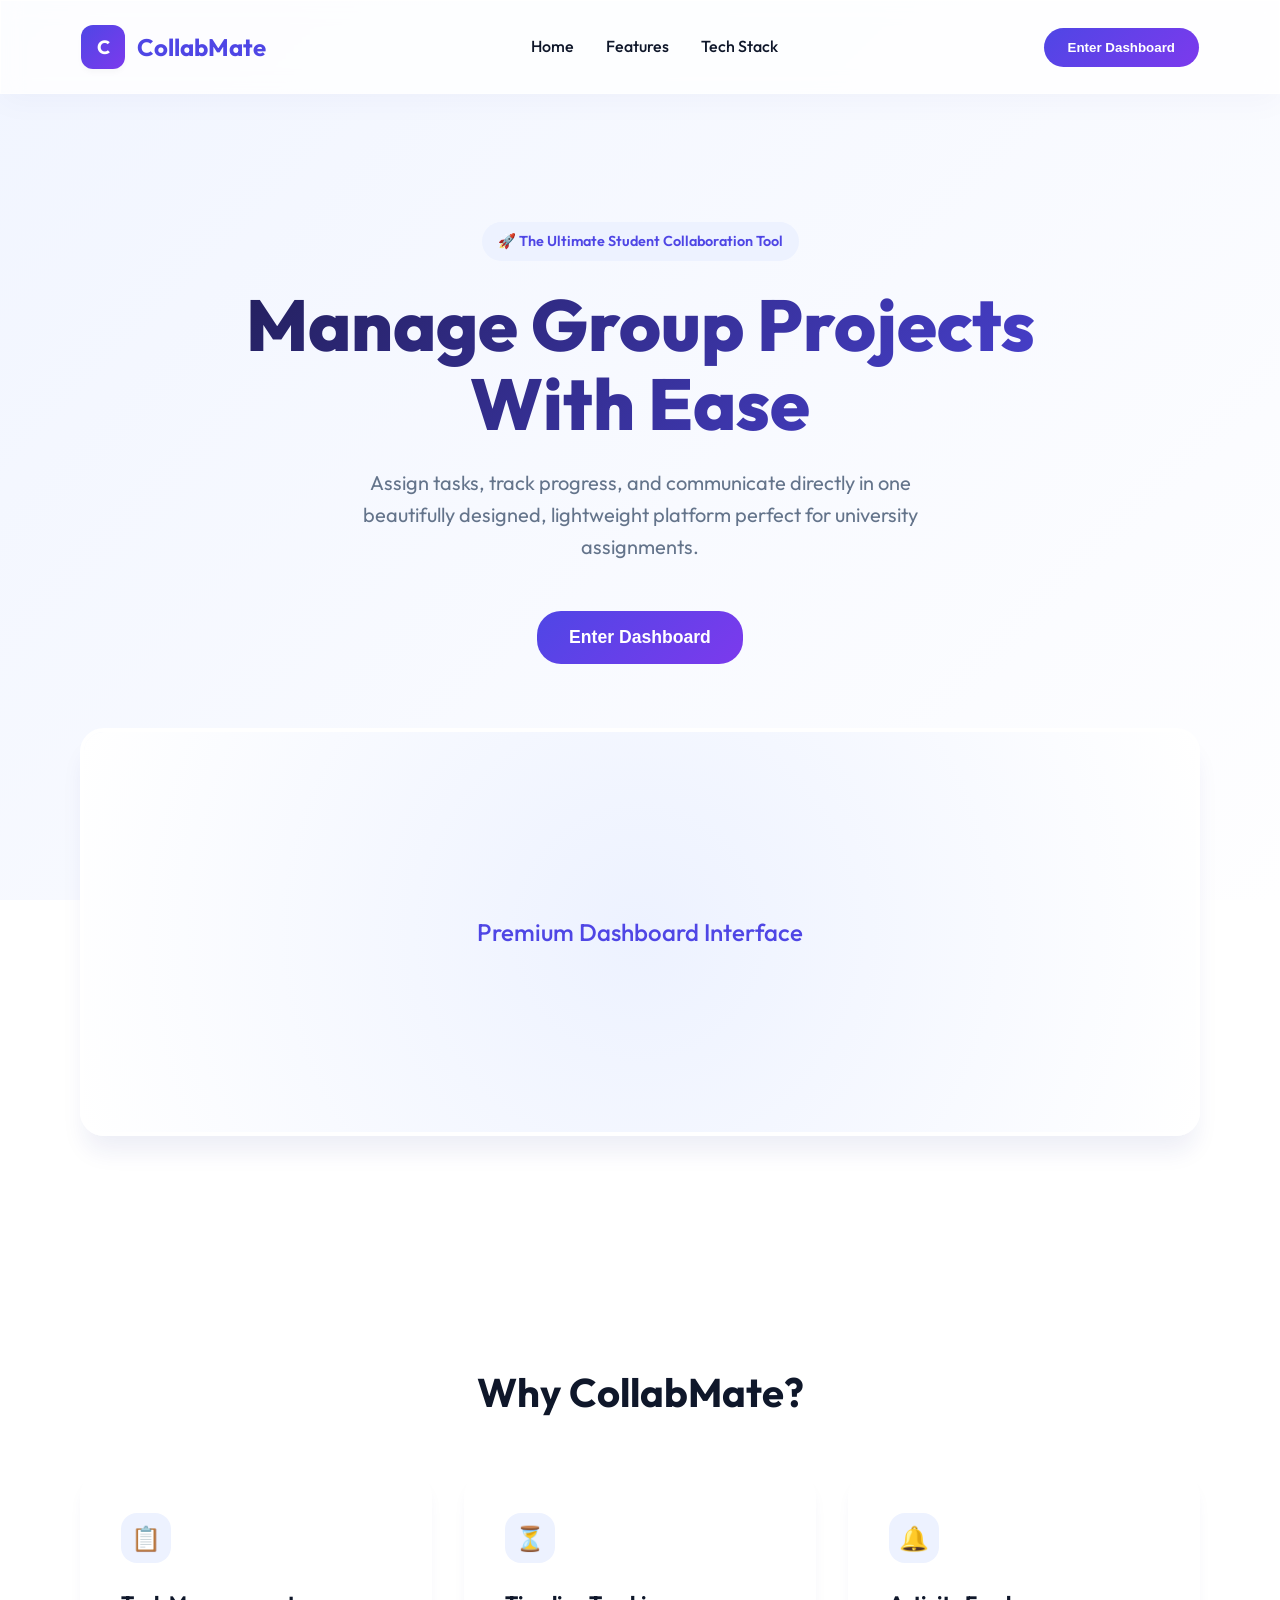
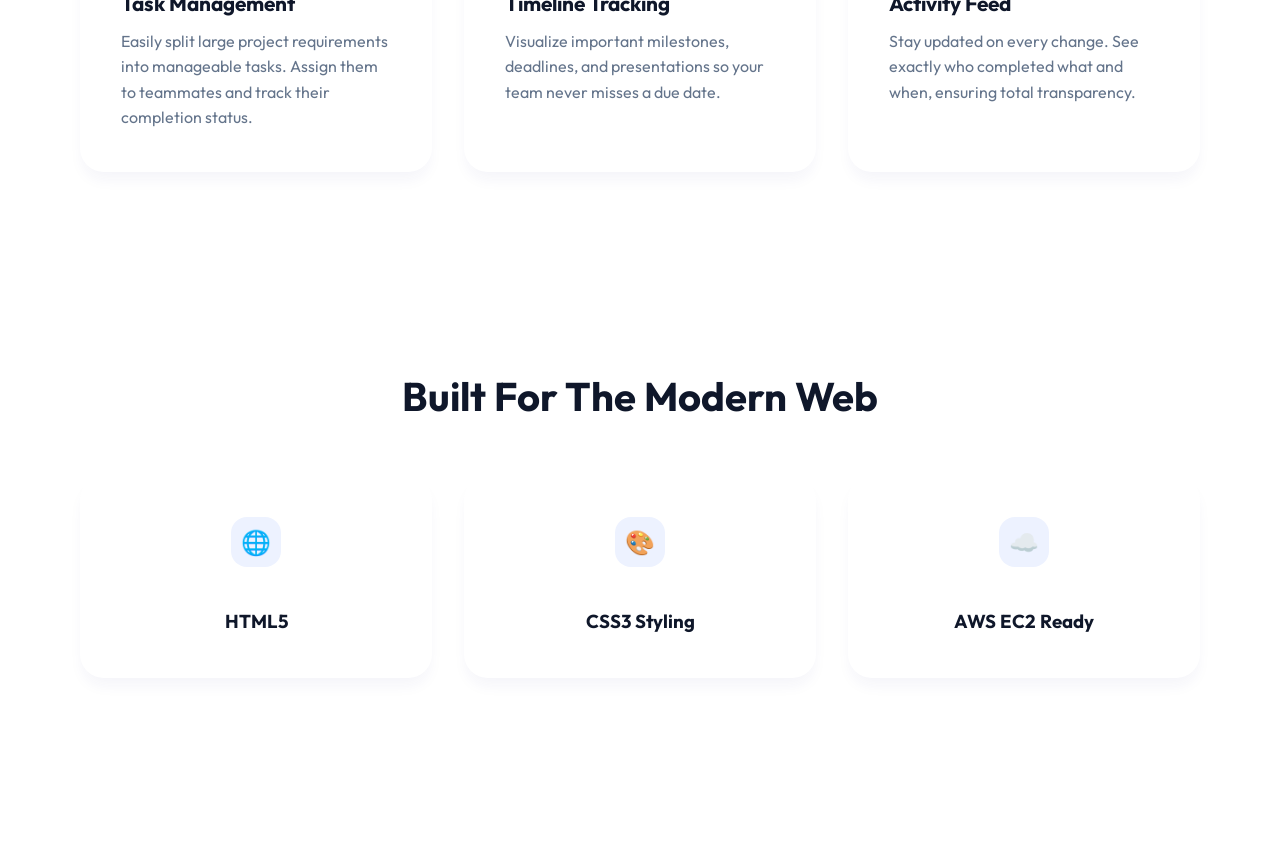
==== commit f275996d: "Enhance UI Design and Implement Multi-Page Layout" ====
--- a/index.html
+++ b/index.html
@@ -1,112 +1,332 @@
 <!DOCTYPE html>
 <html lang="en">
-
 <head>
   <meta charset="UTF-8">
   <meta name="viewport" content="width=device-width, initial-scale=1.0">
-  <meta name="description" content="Lightweight team collaboration tool for student projects.">
   <title>CollabMate Dashboard</title>
-  <link rel="preconnect" href="https://fonts.googleapis.com">
-  <link rel="preconnect" href="https://fonts.gstatic.com" crossorigin>
-  <link href="https://fonts.googleapis.com/css2?family=Outfit:wght@300;400;500;600;700&display=swap" rel="stylesheet">
   <link rel="stylesheet" href="styles.css">
 </head>
-
 <body>
-  <!-- MAIN APP CONTAINER -->
-  <div class="app-container">
-    <aside class="sidebar">
-      <div class="logo">
-        <img src="logo.png" alt="CollabMate Logo" class="logo-icon">
-        <h2>CollabMate</h2>
+
+  <!-- ================= LANDING PAGE VIEW ================= -->
+  <div id="view-landing" style="display: block; width: 100%;">
+    <nav class="landing-navbar glass">
+      <a href="#" class="landing-logo">
+        <div class="logo-icon">C</div>
+        CollabMate
+      </a>
+      <div class="landing-nav-links">
+        <a href="#home">Home</a>
+        <a href="#features">Features</a>
+        <a href="#tech-stack">Tech Stack</a>
       </div>
-      <nav class="nav-menu">
-        <a href="#" class="nav-item active" data-target="view-dashboard">Dashboard</a>
-        <a href="#" class="nav-item" data-target="view-tasks">Tasks</a>
-        <a href="#" class="nav-item" data-target="view-timeline">Timeline</a>
-        <a href="#" class="nav-item" data-target="view-activity">Team Activity</a>
-      </nav>
-      <div class="project-info">
-        <h3>EC2 Deployment</h3>
-        <p>Due in 3 days</p>
-      </div>
-    </aside>
-
-    <main class="main-content">
-      <header class="topbar">
-        <div>
-          <h1 id="page-title">Project Dashboard</h1>
-          <p class="subtitle">Cloud Technology Group Project</p>
-        </div>
-        <div class="user-profile" id="user-profile-btn" title="Click to logout">
-          <span class="user-name" id="display-username">User</span>
-          <img src="https://i.pravatar.cc/150?img=32" alt="User Profile" class="avatar" id="display-avatar">
-        </div>
-      </header>
-
-      <!-- VIEW: DASHBOARD -->
-      <div id="view-dashboard" class="view-section active">
-        <div class="dashboard-grid">
-          <!-- Progress Tracking -->
-          <section class="card progress-section">
-            <h2>Project Progress</h2>
-            <div class="progress-bar-container">
-              <div class="progress-bar" style="width: 65%;"></div>
-            </div>
-            <div class="progress-stats">
-              <span>65% Completed</span>
-              <span>12/18 Tasks</span>
-            </div>
-          </section>
-
-          <!-- Task Assignment / Splitting Tasks -->
-          <section class="card tasks-section">
+      <button class="btn-cta" onclick="enterApp()">Enter Dashboard</button>
+    </nav>
+
+    <main style="padding-bottom: 5rem;">
+      <section id="home" class="hero-section">
+        <div class="hero-pill">🚀 The Ultimate Student Collaboration Tool</div>
+        <h1 class="hero-title">Manage Group Projects <br> With Ease</h1>
+        <p class="hero-subtitle">Assign tasks, track progress, and communicate directly in one beautifully designed, lightweight platform perfect for university assignments.</p>
+        <button class="btn-cta" onclick="enterApp()" style="font-size: 1.1rem; padding: 1rem 2rem;">Enter Dashboard</button>
+        
+        <div class="hero-visual">
+          <div style="background: radial-gradient(circle, var(--primary-light) 0%, white 100%); height: 400px; display:flex; align-items:center; justify-content:center;">
+            <h2 style="color: var(--primary-color); font-weight: 500;">Premium Dashboard Interface</h2>
+          </div>
+        </div>
+      </section>
+
+      <section id="features" class="landing-section" style="background: rgba(255,255,255,0.4);">
+        <h2 class="section-title">Why CollabMate?</h2>
+        <div class="features-grid">
+          <div class="feature-card glass">
+            <div class="feature-icon">📋</div>
+            <h3 style="font-size: 1.3rem; margin-bottom: 0.5rem;">Task Management</h3>
+            <p style="color: var(--text-muted);">Easily split large project requirements into manageable tasks. Assign them to teammates and track their completion status.</p>
+          </div>
+          <div class="feature-card glass">
+            <div class="feature-icon">⏳</div>
+            <h3 style="font-size: 1.3rem; margin-bottom: 0.5rem;">Timeline Tracking</h3>
+            <p style="color: var(--text-muted);">Visualize important milestones, deadlines, and presentations so your team never misses a due date.</p>
+          </div>
+          <div class="feature-card glass">
+            <div class="feature-icon">🔔</div>
+            <h3 style="font-size: 1.3rem; margin-bottom: 0.5rem;">Activity Feed</h3>
+            <p style="color: var(--text-muted);">Stay updated on every change. See exactly who completed what and when, ensuring total transparency.</p>
+          </div>
+        </div>
+      </section>
+
+      <section id="tech-stack" class="landing-section">
+        <h2 class="section-title">Built For The Modern Web</h2>
+        <div class="features-grid" style="grid-template-columns: repeat(auto-fit, minmax(200px, 1fr)); text-align: center;">
+          <div class="feature-card glass" style="display:flex; flex-direction:column; align-items:center;">
+            <div class="feature-icon">🌐</div>
+            <h3 style="margin-top: 1rem;">HTML5</h3>
+          </div>
+          <div class="feature-card glass" style="display:flex; flex-direction:column; align-items:center;">
+            <div class="feature-icon">🎨</div>
+            <h3 style="margin-top: 1rem;">CSS3 Styling</h3>
+          </div>
+          <div class="feature-card glass" style="display:flex; flex-direction:column; align-items:center;">
+            <div class="feature-icon">☁️</div>
+            <h3 style="margin-top: 1rem;">AWS EC2 Ready</h3>
+          </div>
+        </div>
+      </section>
+    </main>
+  </div>
+
+  <!-- ================= APP DASHBOARD VIEW ================= -->
+  <div id="view-app" style="display: none; width: 100%;">
+    <div class="app-container">
+      <!-- SIDEBAR -->
+      <aside class="sidebar glass">
+        <a href="#" class="logo" onclick="exitApp()">
+          <div class="logo-icon">C</div>
+          <h2>CollabMate</h2>
+        </a>
+        <nav class="nav-menu">
+          <a href="#" class="nav-item active" data-target="view-dashboard">Dashboard</a>
+          <a href="#" class="nav-item" data-target="view-tasks">Tasks</a>
+          <a href="#" class="nav-item" data-target="view-timeline">Timeline</a>
+          <a href="#" class="nav-item" data-target="view-activity">Team Activity</a>
+        </nav>
+        <div class="project-info glass">
+          <h3>EC2 Deployment</h3>
+          <p>Due in 3 days</p>
+        </div>
+      </aside>
+
+      <!-- MAIN CONTENT -->
+      <main class="main-content">
+        <header class="topbar">
+          <div>
+            <h1 id="page-title">Project Dashboard</h1>
+            <p class="subtitle">Cloud Technology Group Project</p>
+          </div>
+          <div class="user-profile" title="Click to logout">
+            <img src="https://i.pravatar.cc/150?img=32" alt="User Profile" class="avatar">
+            <span class="user-name">User</span>
+          </div>
+        </header>
+
+        <!-- VIEW: DASHBOARD -->
+        <div id="view-dashboard" class="view-section active">
+          <div class="dashboard-grid">
+            <!-- Progress Tracking -->
+            <section class="card progress-section">
+              <h2>Project Progress</h2>
+              <div class="progress-bar-container">
+                <div class="progress-bar" style="width: 65%;"></div>
+              </div>
+              <div class="progress-stats">
+                <span>65% Completed</span>
+                <span>12/18 Tasks</span>
+              </div>
+            </section>
+
+            <!-- Task Assignment -->
+            <section class="card tasks-section">
+              <div class="section-header">
+                <h2>Active Tasks</h2>
+                <button class="btn-primary">+ Add Task</button>
+              </div>
+              <div class="task-list">
+                <div class="task-item">
+                  <div class="task-details">
+                    <h3>Set up EC2 Instance</h3>
+                    <span class="badge in-progress">In Progress</span>
+                  </div>
+                  <div class="task-meta">
+                    <img src="https://i.pravatar.cc/150?img=11" alt="Assignee" class="avatar-small">
+                    <span style="font-size:0.85rem; color:var(--text-muted); font-weight:500;">Due Tomorrow</span>
+                  </div>
+                </div>
+                <div class="task-item">
+                  <div class="task-details">
+                    <h3>Design Database Schema</h3>
+                    <span class="badge completed">Completed</span>
+                  </div>
+                  <div class="task-meta">
+                    <img src="https://i.pravatar.cc/150?img=47" alt="Assignee" class="avatar-small">
+                    <span style="font-size:0.85rem; color:var(--text-muted); font-weight:500;">Done</span>
+                  </div>
+                </div>
+                <div class="task-item">
+                  <div class="task-details">
+                    <h3>Develop REST API</h3>
+                    <span class="badge pending">Pending</span>
+                  </div>
+                  <div class="task-meta">
+                    <img src="https://i.pravatar.cc/150?img=12" alt="Assignee" class="avatar-small">
+                    <span style="font-size:0.85rem; color:var(--text-muted); font-weight:500;">Due in 4 days</span>
+                  </div>
+                </div>
+              </div>
+            </section>
+
+            <!-- Team Activity -->
+            <section class="card activity-section">
+              <h2>Recent Activity</h2>
+              <ul class="activity-feed">
+                <li class="activity-item">
+                  <div class="activity-icon update"></div>
+                  <div class="activity-content">
+                    <p><strong>Alex</strong> updated task <em>Set up EC2 Instance</em></p>
+                    <span class="time">2 hours ago</span>
+                  </div>
+                </li>
+                <li class="activity-item">
+                  <div class="activity-icon complete"></div>
+                  <div class="activity-content">
+                    <p><strong>Sarah</strong> completed <em>Design Database Schema</em></p>
+                    <span class="time">5 hours ago</span>
+                  </div>
+                </li>
+                <li class="activity-item">
+                  <div class="activity-icon assign"></div>
+                  <div class="activity-content">
+                    <p><strong>Mike</strong> assigned <em>Develop REST API</em> to himself</p>
+                    <span class="time">1 day ago</span>
+                  </div>
+                </li>
+              </ul>
+            </section>
+          </div>
+        </div>
+
+        <!-- VIEW: TASKS -->
+        <div id="view-tasks" class="view-section" style="display: none;">
+          <div class="card full-width">
             <div class="section-header">
-              <h2>Active Tasks</h2>
-              <button class="btn-primary">+ Add Task</button>
-            </div>
-            <div class="task-list">
-              <div class="task-item">
+              <h2>All Team Tasks</h2>
+              <button class="btn-primary">+ New Task</button>
+            </div>
+            
+            <div class="task-filters" style="display:flex; gap:1.5rem; margin-bottom: 2rem; border-bottom: 1px solid var(--surface-border); padding-bottom: 1rem;">
+                <span class="filter active" data-filter="all" style="color:var(--primary-color); border-bottom: 2px solid var(--primary-color); font-weight:600; padding-bottom: 1rem; margin-bottom: -1rem; cursor:pointer; transition: all 0.2s;">All Tasks</span>
+                <span class="filter" data-filter="pending" style="color:var(--text-muted); border-bottom: 2px solid transparent; font-weight:500; padding-bottom: 1rem; margin-bottom: -1rem; cursor:pointer; transition: all 0.2s;">To Do</span>
+                <span class="filter" data-filter="in-progress" style="color:var(--text-muted); border-bottom: 2px solid transparent; font-weight:500; padding-bottom: 1rem; margin-bottom: -1rem; cursor:pointer; transition: all 0.2s;">In Progress</span>
+                <span class="filter" data-filter="completed" style="color:var(--text-muted); border-bottom: 2px solid transparent; font-weight:500; padding-bottom: 1rem; margin-bottom: -1rem; cursor:pointer; transition: all 0.2s;">Done</span>
+            </div>
+
+            <div class="task-list full-list" id="task-list-container">
+              <div class="task-item" data-status="completed">
+                <div class="task-details">
+                  <h3>Create HTML/CSS Mockups</h3>
+                  <span class="badge completed">Completed</span>
+                </div>
+                <div class="task-meta">
+                  <img src="https://i.pravatar.cc/150?img=32" alt="Assignee" class="avatar-small">
+                  <span style="font-size:0.85rem; color:var(--text-muted); font-weight:500;">Done</span>
+                </div>
+              </div>
+              <div class="task-item" data-status="in-progress">
                 <div class="task-details">
                   <h3>Set up EC2 Instance</h3>
                   <span class="badge in-progress">In Progress</span>
                 </div>
                 <div class="task-meta">
                   <img src="https://i.pravatar.cc/150?img=11" alt="Assignee" class="avatar-small">
-                  <span>Due Tomorrow</span>
-                </div>
-              </div>
-              <div class="task-item">
+                  <span style="font-size:0.85rem; color:var(--text-muted); font-weight:500;">Due Tomorrow</span>
+                </div>
+              </div>
+              <div class="task-item" data-status="completed">
                 <div class="task-details">
                   <h3>Design Database Schema</h3>
                   <span class="badge completed">Completed</span>
                 </div>
                 <div class="task-meta">
                   <img src="https://i.pravatar.cc/150?img=47" alt="Assignee" class="avatar-small">
-                  <span>Done</span>
-                </div>
-              </div>
-              <div class="task-item">
+                  <span style="font-size:0.85rem; color:var(--text-muted); font-weight:500;">Done</span>
+                </div>
+              </div>
+              <div class="task-item" data-status="pending">
                 <div class="task-details">
                   <h3>Develop REST API</h3>
                   <span class="badge pending">Pending</span>
                 </div>
                 <div class="task-meta">
                   <img src="https://i.pravatar.cc/150?img=12" alt="Assignee" class="avatar-small">
-                  <span>Due in 4 days</span>
-                </div>
-              </div>
-            </div>
-          </section>
-
-          <!-- Team Activity -->
-          <section class="card activity-section">
-            <h2>Recent Activity</h2>
-            <ul class="activity-feed">
+                  <span style="font-size:0.85rem; color:var(--text-muted); font-weight:500;">Due in 4 days</span>
+                </div>
+              </div>
+              <div class="task-item" data-status="pending">
+                <div class="task-details">
+                  <h3>Configure Load Balancer</h3>
+                  <span class="badge pending">Pending</span>
+                </div>
+                <div class="task-meta">
+                  <div class="unassigned-avatar">?</div>
+                  <span style="font-size:0.85rem; color:var(--text-muted); font-weight:500;">Due in 7 days</span>
+                </div>
+              </div>
+            </div>
+          </div>
+        </div>
+
+        <!-- VIEW: TIMELINE -->
+        <div id="view-timeline" class="view-section" style="display: none;">
+          <div class="card full-width">
+            <div class="section-header">
+              <h2>Project Timeline</h2>
+            </div>
+            <div class="timeline-container">
+              <div class="timeline-track">
+                <!-- Timeline nodes -->
+                <div class="timeline-node completed">
+                  <div class="node-date">Apr 1</div>
+                  <div class="node-content">
+                    <h4>Project Kickoff</h4>
+                    <p>Formed the team, decided on EC2 deployment</p>
+                  </div>
+                </div>
+                <div class="timeline-node completed">
+                  <div class="node-date">Apr 5</div>
+                  <div class="node-content">
+                    <h4>Requirement Analysis</h4>
+                    <p>Finalized feature list and tech stack</p>
+                  </div>
+                </div>
+                <div class="timeline-node in-progress">
+                  <div class="node-date">Apr 10</div>
+                  <div class="node-content">
+                    <h4>Frontend Design</h4>
+                    <p>Building the lightweight UI mockup</p>
+                  </div>
+                </div>
+                <div class="timeline-node">
+                  <div class="node-date" style="color:var(--text-muted);">Apr 15</div>
+                  <div class="node-content">
+                    <h4>Backend & EC2 Setup</h4>
+                    <p>Deploy application architecture to AWS EC2</p>
+                  </div>
+                </div>
+                <div class="timeline-node">
+                  <div class="node-date" style="color:var(--text-muted);">Apr 20</div>
+                  <div class="node-content">
+                    <h4>Final Presentation</h4>
+                    <p>Project demo to instructors</p>
+                  </div>
+                </div>
+              </div>
+            </div>
+          </div>
+        </div>
+
+        <!-- VIEW: ACTIVITY -->
+        <div id="view-activity" class="view-section" style="display: none;">
+          <div class="card full-width">
+            <div class="section-header">
+              <h2>Comprehensive Team Activity</h2>
+            </div>
+            <ul class="activity-feed extensive-feed" style="margin-top: 1rem;">
               <li class="activity-item">
                 <div class="activity-icon update"></div>
                 <div class="activity-content">
-                  <p><strong>Alex</strong> updated task <em>Set up EC2 Instance</em></p>
+                  <p><strong>Alex</strong> updated task <em>Set up EC2 Instance</em> from "To Do" to "In Progress"</p>
                   <span class="time">2 hours ago</span>
                 </div>
               </li>
@@ -124,233 +344,111 @@
                   <span class="time">1 day ago</span>
                 </div>
               </li>
+              <li class="activity-item">
+                <div class="activity-icon update"></div>
+                <div class="activity-content">
+                  <p><strong>You</strong> joined the project <em>Cloud Technology Group Project</em></p>
+                  <span class="time">2 days ago</span>
+                </div>
+              </li>
+              <li class="activity-item">
+                <div class="activity-icon complete"></div>
+                <div class="activity-content">
+                  <p><strong>Mike</strong> created the project <em>Cloud Technology Group Project</em></p>
+                  <span class="time">2 days ago</span>
+                </div>
+              </li>
             </ul>
-          </section>
-        </div>
-      </div>
-
-      <!-- VIEW: TASKS -->
-      <div id="view-tasks" class="view-section" style="display: none;">
-        <div class="card full-width">
-          <div class="section-header">
-            <h2>All Team Tasks</h2>
-            <button class="btn-primary">+ New Task</button>
-          </div>
-          <div class="task-filters">
-            <span class="filter active" data-filter="all">All Tasks</span>
-            <span class="filter" data-filter="pending">To Do</span>
-            <span class="filter" data-filter="in-progress">In Progress</span>
-            <span class="filter" data-filter="review">Review</span>
-            <span class="filter" data-filter="completed">Done</span>
-          </div>
-          <div class="task-list full-list" id="task-list-container">
-            <div class="task-item" data-status="completed">
-              <div class="task-details">
-                <h3>Create HTML/CSS Mockups</h3>
-                <span class="badge completed">Completed</span>
-              </div>
-              <div class="task-meta">
-                <img src="https://i.pravatar.cc/150?img=32" alt="Assignee" class="avatar-small">
-                <span>Done</span>
-              </div>
-            </div>
-            <div class="task-item" data-status="in-progress">
-              <div class="task-details">
-                <h3>Set up EC2 Instance</h3>
-                <span class="badge in-progress">In Progress</span>
-              </div>
-              <div class="task-meta">
-                <img src="https://i.pravatar.cc/150?img=11" alt="Assignee" class="avatar-small">
-                <span>Due Tomorrow</span>
-              </div>
-            </div>
-            <div class="task-item" data-status="completed">
-              <div class="task-details">
-                <h3>Design Database Schema</h3>
-                <span class="badge completed">Completed</span>
-              </div>
-              <div class="task-meta">
-                <img src="https://i.pravatar.cc/150?img=47" alt="Assignee" class="avatar-small">
-                <span>Done</span>
-              </div>
-            </div>
-            <div class="task-item" data-status="pending">
-              <div class="task-details">
-                <h3>Develop REST API</h3>
-                <span class="badge pending">Pending</span>
-              </div>
-              <div class="task-meta">
-                <img src="https://i.pravatar.cc/150?img=12" alt="Assignee" class="avatar-small">
-                <span>Due in 4 days</span>
-              </div>
-            </div>
-            <div class="task-item" data-status="pending">
-              <div class="task-details">
-                <h3>Configure Load Balancer</h3>
-                <span class="badge pending">Pending</span>
-              </div>
-              <div class="task-meta">
-                <div class="unassigned-avatar">?</div>
-                <span>Due in 7 days</span>
-              </div>
-            </div>
-          </div>
-        </div>
-      </div>
-
-      <!-- VIEW: TIMELINE -->
-      <div id="view-timeline" class="view-section" style="display: none;">
-        <div class="card full-width">
-          <div class="section-header">
-            <h2>Project Timeline</h2>
-          </div>
-          <div class="timeline-container">
-            <div class="timeline-track">
-              <!-- Timeline nodes -->
-              <div class="timeline-node completed">
-                <div class="node-date">Apr 1</div>
-                <div class="node-content">
-                  <h4>Project Kickoff</h4>
-                  <p>Formed the team, decided on EC2 deployment</p>
-                </div>
-              </div>
-              <div class="timeline-node completed">
-                <div class="node-date">Apr 5</div>
-                <div class="node-content">
-                  <h4>Requirement Analysis</h4>
-                  <p>Finalized feature list and tech stack</p>
-                </div>
-              </div>
-              <div class="timeline-node in-progress">
-                <div class="node-date">Apr 10</div>
-                <div class="node-content">
-                  <h4>Frontend Design</h4>
-                  <p>Building the lightweight UI mockup</p>
-                </div>
-              </div>
-              <div class="timeline-node pending">
-                <div class="node-date">Apr 15</div>
-                <div class="node-content">
-                  <h4>Backend & EC2 Setup</h4>
-                  <p>Deploy application architecture to AWS EC2</p>
-                </div>
-              </div>
-              <div class="timeline-node pending">
-                <div class="node-date">Apr 20</div>
-                <div class="node-content">
-                  <h4>Final Presentation</h4>
-                  <p>Project demo to instructors</p>
-                </div>
-              </div>
-            </div>
-          </div>
-        </div>
-      </div>
-
-      <!-- VIEW: ACTIVITY -->
-      <div id="view-activity" class="view-section" style="display: none;">
-        <div class="card full-width">
-          <div class="section-header">
-            <h2>Comprehensive Team Activity</h2>
-          </div>
-          <ul class="activity-feed extensive-feed">
-            <li class="activity-item">
-              <div class="activity-icon update"></div>
-              <div class="activity-content">
-                <p><strong>Alex</strong> updated task <em>Set up EC2 Instance</em> from "To Do" to "In Progress"</p>
-                <span class="time">2 hours ago</span>
-              </div>
-            </li>
-            <li class="activity-item">
-              <div class="activity-icon complete"></div>
-              <div class="activity-content">
-                <p><strong>Sarah</strong> completed <em>Design Database Schema</em></p>
-                <span class="time">5 hours ago</span>
-              </div>
-            </li>
-            <li class="activity-item">
-              <div class="activity-icon assign"></div>
-              <div class="activity-content">
-                <p><strong>Mike</strong> assigned <em>Develop REST API</em> to himself</p>
-                <span class="time">1 day ago</span>
-              </div>
-            </li>
-            <li class="activity-item">
-              <div class="activity-icon update"></div>
-              <div class="activity-content">
-                <p><strong>You</strong> joined the project <em>Cloud Technology Group Project</em></p>
-                <span class="time">2 days ago</span>
-              </div>
-            </li>
-            <li class="activity-item">
-              <div class="activity-icon complete"></div>
-              <div class="activity-content">
-                <p><strong>Mike</strong> created the project <em>Cloud Technology Group Project</em></p>
-                <span class="time">2 days ago</span>
-              </div>
-            </li>
-          </ul>
-        </div>
-      </div>
-
-    </main>
+          </div>
+        </div>
+        
+      </main>
+    </div>
   </div>
 
   <script>
-    // View Switching Logic
-    const viewSwitchInit = () => {
-      const navItems = document.querySelectorAll(".nav-item");
+    // System to switch between Landing Page and App Viewer
+    function enterApp() {
+      document.getElementById('view-landing').style.display = 'none';
+      document.getElementById('view-app').style.display = 'block';
+    }
+
+    function exitApp() {
+      document.getElementById('view-app').style.display = 'none';
+      document.getElementById('view-landing').style.display = 'block';
+    }
+
+    document.addEventListener("DOMContentLoaded", () => {
+      // 1. Navigation Logic (SPA View Switching)
+      const navItems = document.querySelectorAll(".nav-menu .nav-item");
       const viewSections = document.querySelectorAll(".view-section");
       const pageTitle = document.getElementById("page-title");
 
       navItems.forEach(item => {
         item.addEventListener("click", (e) => {
           e.preventDefault();
+          
+          // Remove active class from all nav items
           navItems.forEach(nav => nav.classList.remove("active"));
+          // Add active class to clicked item
           item.classList.add("active");
+          
           const targetId = item.getAttribute("data-target");
-          pageTitle.innerText = item.innerText === "Dashboard" ? "Project Dashboard" : item.innerText;
-
+          
+          // Update Page Title
+          if (targetId === "view-dashboard") pageTitle.innerText = "Project Dashboard";
+          if (targetId === "view-tasks") pageTitle.innerText = "Tasks";
+          if (targetId === "view-timeline") pageTitle.innerText = "Timeline";
+          if (targetId === "view-activity") pageTitle.innerText = "Team Activity";
+
+          // Show targeted section, hide others
           viewSections.forEach(section => {
             if (section.id === targetId) {
               section.style.display = "block";
-              section.style.animation = "fadeIn 0.3s ease-out forwards";
+              // Small animation trigger
+              section.style.animation = 'none';
+              section.offsetHeight; /* trigger reflow */
+              section.style.animation = null; 
             } else {
               section.style.display = "none";
-              section.style.animation = "";
             }
           });
         });
       });
-    };
-
-    document.addEventListener("DOMContentLoaded", () => {
-      viewSwitchInit();
-
-      // Task Filtering Logic
-      const taskFilters = document.querySelectorAll(".task-filters .filter");
-      const taskItems = document.querySelectorAll("#task-list-container .task-item");
-
-      if (taskFilters.length > 0 && taskItems.length > 0) {
-        taskFilters.forEach(filterBtn => {
-          filterBtn.addEventListener("click", () => {
-            taskFilters.forEach(btn => btn.classList.remove("active"));
-            filterBtn.classList.add("active");
-
-            const filterValue = filterBtn.getAttribute("data-filter");
-
-            taskItems.forEach(item => {
-              if (filterValue === "all" || item.getAttribute("data-status") === filterValue) {
-                item.style.display = "flex";
-              } else {
-                item.style.display = "none";
-              }
-            });
+
+      // 2. Task Filtration Logic
+      const filters = document.querySelectorAll(".task-filters .filter");
+      const tasks = document.querySelectorAll("#task-list-container .task-item");
+
+      filters.forEach(filter => {
+        filter.addEventListener("click", () => {
+          // Reset styles
+          filters.forEach(f => {
+            f.style.color = "var(--text-muted)";
+            f.style.borderBottomColor = "transparent";
+            f.style.fontWeight = "500";
+            f.classList.remove("active");
+          });
+
+          // Set active style
+          filter.style.color = "var(--primary-color)";
+          filter.style.borderBottomColor = "var(--primary-color)";
+          filter.style.fontWeight = "600";
+          filter.classList.add("active");
+
+          const filterValue = filter.getAttribute("data-filter");
+
+          // Filter tasks
+          tasks.forEach(task => {
+            if (filterValue === "all" || task.getAttribute("data-status") === filterValue) {
+              task.style.display = "flex";
+            } else {
+              task.style.display = "none";
+            }
           });
         });
-      }
+      });
     });
   </script>
 </body>
-
 </html>
--- a/styles.css
+++ b/styles.css
@@ -1,25 +1,35 @@
+@import url('https://fonts.googleapis.com/css2?family=Outfit:wght@300;400;500;600;700;800&display=swap');
+
 :root {
   --bg-color: #f8fafc;
-  --surface-color: #ffffff;
-  --surface-border: #e2e8f0;
-  --primary-color: #6366f1;
-  --primary-light: #e0e7ff;
-  --secondary-color: #8b5cf6;
-  --text-main: #1e293b;
+  --bg-gradient: linear-gradient(135deg, #f1f5ff 0%, #fefeff 100%);
+  --surface-color: rgba(255, 255, 255, 0.7);
+  --surface-border: rgba(255, 255, 255, 0.8);
+  --surface-solid: #ffffff;
+  
+  --primary-color: #4f46e5;
+  --primary-gradient: linear-gradient(135deg, #4f46e5 0%, #7c3aed 100%);
+  --primary-light: #edf2ff;
+  --primary-hover: #4338ca;
+  
+  --text-main: #0f172a;
   --text-muted: #64748b;
-  --success: #10b981;
-  --success-bg: #d1fae5;
-  --warning: #f59e0b;
-  --warning-bg: #fef3c7;
-  --danger: #ef4444;
-  --sidebar-width: 270px;
   
-  --shadow-sm: 0 1px 2px 0 rgb(0 0 0 / 0.05);
-  --shadow-md: 0 4px 6px -1px rgb(0 0 0 / 0.05), 0 2px 4px -2px rgb(0 0 0 / 0.05);
-  --shadow-lg: 0 10px 15px -3px rgb(0 0 0 / 0.05), 0 4px 6px -4px rgb(0 0 0 / 0.05);
+  --success: #059669;
+  --success-bg: rgba(16, 185, 129, 0.12);
+  --warning: #d97706;
+  --warning-bg: rgba(245, 158, 11, 0.12);
   
-  --radius-md: 12px;
-  --radius-lg: 20px;
+  --sidebar-width: 280px;
+  
+  --shadow-sm: 0 4px 6px -1px rgba(0, 0, 0, 0.03);
+  --shadow-md: 0 10px 15px -3px rgba(31, 38, 135, 0.05);
+  --shadow-lg: 0 20px 25px -5px rgba(31, 38, 135, 0.08);
+  --shadow-glass: 0 8px 32px 0 rgba(31, 38, 135, 0.03);
+  
+  --radius-sm: 8px;
+  --radius-md: 16px;
+  --radius-lg: 24px;
 }
 
 * {
@@ -30,158 +40,180 @@
 
 body {
   font-family: 'Outfit', sans-serif;
-  background-color: var(--bg-color);
+  background: var(--bg-gradient);
+  background-attachment: fixed;
   color: var(--text-main);
   min-height: 100vh;
   overflow-x: hidden;
-  line-height: 1.5;
-}
-
-/* Authentication Overlay */
-.auth-overlay {
-  position: fixed;
-  inset: 0;
-  background-color: var(--bg-color);
+  line-height: 1.6;
+}
+
+/* Base Glassmorphism utility */
+.glass {
+  background: var(--surface-color);
+  backdrop-filter: blur(12px);
+  -webkit-backdrop-filter: blur(12px);
+  border: 1px solid var(--surface-border);
+  box-shadow: var(--shadow-glass);
+}
+
+/* Animations */
+@keyframes slideUp {
+  from { opacity: 0; transform: translateY(20px); }
+  to { opacity: 1; transform: translateY(0); }
+}
+
+@keyframes fadeIn {
+  from { opacity: 0; }
+  to { opacity: 1; }
+}
+
+/* LANDING PAGE STYLES */
+.landing-navbar {
+  display: flex;
+  justify-content: space-between;
+  align-items: center;
+  padding: 1.5rem 5rem;
+  position: sticky;
+  top: 0;
+  z-index: 100;
+  background: rgba(255, 255, 255, 0.8);
+  backdrop-filter: blur(10px);
+  border-bottom: 1px solid rgba(255, 255, 255, 0.5);
+}
+
+.landing-logo {
+  display: flex;
+  align-items: center;
+  gap: 12px;
+  font-size: 1.5rem;
+  font-weight: 700;
+  color: var(--primary-color);
+  text-decoration: none;
+}
+
+.landing-nav-links {
+  display: flex;
+  gap: 2rem;
+}
+
+.landing-nav-links a {
+  text-decoration: none;
+  color: var(--text-main);
+  font-weight: 500;
+  transition: color 0.3s ease;
+}
+
+.landing-nav-links a:hover {
+  color: var(--primary-color);
+}
+
+.btn-cta {
+  background: var(--primary-gradient);
+  color: white;
+  padding: 0.75rem 1.5rem;
+  border-radius: var(--radius-lg);
+  text-decoration: none;
+  font-weight: 600;
+  transition: transform 0.3s ease, box-shadow 0.3s ease;
+  border: none;
+  cursor: pointer;
+}
+
+.btn-cta:hover {
+  transform: translateY(-2px);
+  box-shadow: 0 10px 20px rgba(79, 70, 229, 0.25);
+}
+
+.hero-section {
+  padding: 8rem 5rem;
+  text-align: center;
+  animation: slideUp 0.8s cubic-bezier(0.16, 1, 0.3, 1);
+}
+
+.hero-pill {
+  display: inline-block;
+  background: var(--primary-light);
+  color: var(--primary-color);
+  padding: 0.5rem 1rem;
+  border-radius: 50px;
+  font-weight: 600;
+  font-size: 0.9rem;
+  margin-bottom: 1.5rem;
+}
+
+.hero-title {
+  font-size: 4.5rem;
+  font-weight: 800;
+  line-height: 1.1;
+  margin-bottom: 1.5rem;
+  background: linear-gradient(135deg, #1e1b4b, #4f46e5);
+  -webkit-background-clip: text;
+  -webkit-text-fill-color: transparent;
+}
+
+.hero-subtitle {
+  font-size: 1.25rem;
+  color: var(--text-muted);
+  max-width: 600px;
+  margin: 0 auto 3rem auto;
+}
+
+.hero-visual {
+  margin-top: 4rem;
+  border-radius: var(--radius-lg);
+  overflow: hidden;
+  box-shadow: var(--shadow-lg);
+  border: 4px solid white;
+}
+
+/* Landing specific sections */
+.landing-section {
+  padding: 6rem 5rem;
+}
+
+.section-title {
+  text-align: center;
+  font-size: 2.5rem;
+  font-weight: 700;
+  margin-bottom: 3rem;
+}
+
+.features-grid {
+  display: grid;
+  grid-template-columns: repeat(auto-fit, minmax(300px, 1fr));
+  gap: 2rem;
+}
+
+.feature-card {
+  padding: 2.5rem;
+  border-radius: var(--radius-lg);
+  background: white;
+  box-shadow: var(--shadow-md);
+  transition: transform 0.3s ease;
+  text-align: left;
+}
+
+.feature-card:hover {
+  transform: translateY(-5px);
+}
+
+.feature-icon {
+  width: 50px;
+  height: 50px;
+  background: var(--primary-light);
+  color: var(--primary-color);
+  border-radius: var(--radius-md);
   display: flex;
   align-items: center;
   justify-content: center;
-  z-index: 1000;
-  padding: 1rem;
-}
-
-.auth-card {
-  background: var(--surface-color);
-  padding: 3rem;
-  border-radius: var(--radius-lg);
-  box-shadow: var(--shadow-lg);
-  width: 100%;
-  max-width: 420px;
-  border: 1px solid var(--surface-border);
-}
-
-.auth-header {
-  text-align: center;
-  margin-bottom: 2rem;
-}
-
-.auth-logo {
-  width: 54px;
-  height: 54px;
-  border-radius: var(--radius-md);
-  margin-bottom: 1rem;
-  box-shadow: var(--shadow-sm);
-  object-fit: cover;
-}
-
-.auth-header h2 {
   font-size: 1.5rem;
-  font-weight: 700;
-  color: var(--text-main);
-}
-
-.auth-header p {
-  color: var(--text-muted);
-  font-size: 0.95rem;
-  margin-top: 0.25rem;
-}
-
-.input-group {
-  margin-bottom: 1.25rem;
-}
-
-.input-group label {
-  display: block;
-  font-size: 0.9rem;
-  font-weight: 500;
-  margin-bottom: 0.5rem;
-  color: var(--text-main);
-}
-
-.input-group input {
-  width: 100%;
-  padding: 0.75rem 1rem;
-  border-radius: 8px;
-  border: 1px solid var(--surface-border);
-  font-family: inherit;
-  font-size: 1rem;
-  transition: all 0.2s ease;
-  background-color: var(--bg-color);
-}
-
-.input-group input:focus {
-  outline: none;
-  border-color: var(--primary-color);
-  box-shadow: 0 0 0 3px var(--primary-light);
-}
-
-.full-width-btn {
-  width: 100%;
-  padding: 0.85rem;
-  font-size: 1rem;
-  margin-top: 0.5rem;
-}
-
-.auth-switch {
-  text-align: center;
-  margin-top: 1.5rem;
-  font-size: 0.9rem;
-  color: var(--text-muted);
-}
-
-.auth-switch span {
-  color: var(--primary-color);
-  font-weight: 600;
-  cursor: pointer;
-  text-decoration: underline;
-}
-
-/* Profile Upload */
-.profile-upload-container {
-  display: flex;
-  justify-content: center;
-  margin-bottom: 2rem;
-}
-
-.profile-upload-label {
-  position: relative;
-  width: 100px;
-  height: 100px;
-  border-radius: 50%;
-  cursor: pointer;
-  overflow: hidden;
-  border: 2px dashed var(--primary-color);
-  display: flex;
-  align-items: center;
-  justify-content: center;
-  background-color: var(--primary-light);
-}
-
-.profile-upload-label img {
-  width: 100%;
-  height: 100%;
-  object-fit: cover;
-}
-
-.upload-overlay {
-  position: absolute;
-  inset: 0;
-  background: rgba(0, 0, 0, 0.4);
-  color: white;
-  display: flex;
-  align-items: center;
-  justify-content: center;
-  font-weight: 600;
-  font-size: 0.8rem;
-  opacity: 0;
-  transition: opacity 0.2s;
-}
-
-.profile-upload-label:hover .upload-overlay {
-  opacity: 1;
-}
-
-
-/* Layout Container */
+  font-weight: bold;
+  margin-bottom: 1.5rem;
+}
+
+
+/* APP LAYOUT */
 .app-container {
   display: flex;
   min-height: 100vh;
@@ -191,10 +223,16 @@
 .sidebar {
   width: var(--sidebar-width);
   background: var(--surface-color);
+  backdrop-filter: blur(20px);
+  -webkit-backdrop-filter: blur(20px);
   border-right: 1px solid var(--surface-border);
   padding: 2.5rem 1.75rem;
   display: flex;
   flex-direction: column;
+  position: fixed;
+  height: 100vh;
+  z-index: 50;
+  box-shadow: var(--shadow-sm);
 }
 
 .logo {
@@ -202,18 +240,32 @@
   align-items: center;
   gap: 12px;
   margin-bottom: 3.5rem;
+  text-decoration: none;
 }
 
 .logo-icon {
-  width: 42px;
-  height: 42px;
+  width: 44px;
+  height: 44px;
   border-radius: 12px;
   box-shadow: var(--shadow-sm);
+  background: var(--primary-gradient);
+  display: flex;
+  align-items: center;
+  justify-content: center;
+  color: white;
+  font-weight: bold;
+  font-size: 1.2rem;
+}
+
+.logo-icon img {
+  width: 100%;
+  height: 100%;
   object-fit: cover;
+  border-radius: 12px;
 }
 
 .logo h2 {
-  font-size: 1.5rem;
+  font-size: 1.6rem;
   font-weight: 700;
   letter-spacing: -0.5px;
   color: var(--text-main);
@@ -229,37 +281,37 @@
 .nav-item {
   color: var(--text-muted);
   text-decoration: none;
-  padding: 0.85rem 1.2rem;
+  padding: 0.9rem 1.25rem;
   border-radius: var(--radius-md);
   font-weight: 500;
-  font-size: 0.95rem;
-  transition: all 0.2s ease;
+  font-size: 1rem;
+  transition: all 0.3s cubic-bezier(0.16, 1, 0.3, 1);
   display: flex;
   align-items: center;
   gap: 12px;
-}
-
-.nav-item i {
-  font-size: 1.1rem;
 }
 
 .nav-item:hover {
   color: var(--primary-color);
-  background: var(--bg-color);
+  background: var(--primary-light);
+  transform: translateX(4px);
 }
 
 .nav-item.active {
-  color: var(--primary-color);
-  background: var(--primary-light);
+  color: white;
+  background: var(--primary-gradient);
   font-weight: 600;
+  box-shadow: 0 4px 10px rgba(79, 70, 229, 0.3);
 }
 
 .project-info {
-  background: #f1f5f9;
+  background: var(--surface-solid);
   border-radius: var(--radius-md);
   padding: 1.25rem;
   text-align: center;
   margin-top: 2rem;
+  box-shadow: var(--shadow-sm);
+  border: 1px solid var(--surface-border);
 }
 
 .project-info h3 {
@@ -278,22 +330,30 @@
 .main-content {
   flex: 1;
   padding: 2.5rem 3.5rem;
+  margin-left: var(--sidebar-width);
   display: flex;
   flex-direction: column;
   gap: 2.5rem;
-  max-width: 1400px;
-  margin: 0 auto;
+  max-width: 1500px;
+  animation: fadeIn 0.4s ease-out forwards;
 }
 
 .topbar {
   display: flex;
   justify-content: space-between;
   align-items: center;
+  background: var(--surface-color);
+  backdrop-filter: blur(12px);
+  -webkit-backdrop-filter: blur(12px);
+  padding: 1rem 2rem;
+  border-radius: var(--radius-lg);
+  border: 1px solid var(--surface-border);
+  box-shadow: var(--shadow-sm);
 }
 
 .topbar h1 {
   font-size: 2rem;
-  font-weight: 600;
+  font-weight: 700;
   color: var(--text-main);
   letter-spacing: -0.5px;
 }
@@ -301,7 +361,8 @@
 .subtitle {
   color: var(--text-muted);
   font-size: 1rem;
-  margin-top: 0.25rem;
+  margin-top: 0.2rem;
+  font-weight: 400;
 }
 
 .user-profile {
@@ -309,16 +370,17 @@
   align-items: center;
   gap: 1rem;
   cursor: pointer;
-  background: var(--surface-color);
-  padding: 0.5rem 1rem;
+  background: var(--surface-solid);
+  padding: 0.5rem 0.5rem 0.5rem 1rem;
   border-radius: 50px;
   box-shadow: var(--shadow-sm);
-  border: 1px solid var(--surface-border);
-  transition: box-shadow 0.2s ease;
+  border: 1px solid rgba(0,0,0,0.05);
+  transition: all 0.3s ease;
 }
 
 .user-profile:hover {
   box-shadow: var(--shadow-md);
+  transform: translateY(-1px);
 }
 
 .user-name {
@@ -327,11 +389,12 @@
 }
 
 .avatar {
-  width: 40px;
-  height: 40px;
+  width: 44px;
+  height: 44px;
   border-radius: 50%;
   object-fit: cover;
-  border: 2px solid var(--primary-color);
+  border: 2px solid white;
+  box-shadow: 0 2px 5px rgba(0,0,0,0.1);
 }
 
 .avatar-small {
@@ -340,55 +403,102 @@
   border-radius: 50%;
   object-fit: cover;
   border: 2px solid white;
-}
-
+  box-shadow: 0 2px 4px rgba(0,0,0,0.1);
+}
+
+/* Cards & Layout */
 .dashboard-grid {
   display: grid;
   grid-template-columns: 2fr 1fr;
   gap: 2rem;
 }
 
-/* View Sections */
-.view-section {
-  width: 100%;
-}
-
-/* Cards */
 .card {
-  background: var(--surface-color);
+  background: var(--surface-solid);
   border: 1px solid var(--surface-border);
   border-radius: var(--radius-lg);
-  padding: 1.75rem;
-  box-shadow: var(--shadow-sm);
+  padding: 2rem;
+  box-shadow: var(--shadow-md);
+  transition: box-shadow 0.3s ease;
+}
+
+.card:hover {
+  box-shadow: var(--shadow-lg);
 }
 
 .card h2 {
-  font-size: 1.25rem;
+  font-size: 1.4rem;
   margin-bottom: 1.5rem;
   color: var(--text-main);
+  font-weight: 700;
+}
+
+.full-width {
+  width: 100%;
+}
+
+/* Buttons */
+.btn-primary {
+  background: var(--primary-gradient);
+  color: white;
+  border: none;
+  padding: 0.75rem 1.5rem;
+  border-radius: var(--radius-sm);
   font-weight: 600;
-}
+  cursor: pointer;
+  transition: all 0.3s ease;
+  font-family: inherit;
+  font-size: 0.95rem;
+}
+
+.btn-primary:hover {
+  box-shadow: 0 8px 15px rgba(79, 70, 229, 0.3);
+  transform: translateY(-2px);
+}
+
+/* Badges */
+.badge {
+  font-size: 0.75rem;
+  padding: 0.4rem 0.85rem;
+  border-radius: 20px;
+  font-weight: 700;
+  text-transform: uppercase;
+  letter-spacing: 0.5px;
+}
+
+.badge.in-progress { background: var(--primary-light); color: var(--primary-color); }
+.badge.completed { background: var(--success-bg); color: var(--success); }
+.badge.pending { background: var(--warning-bg); color: var(--warning); }
 
 /* Progress Section */
 .progress-section {
+  display: flex;
+  flex-direction: column;
+  gap: 1.25rem;
   grid-column: 1 / -1;
-  display: flex;
-  flex-direction: column;
-  gap: 1rem;
+  background: var(--primary-gradient);
+  color: white;
+}
+
+.progress-section h2 {
+  color: white;
+  margin-bottom: 0.5rem;
 }
 
 .progress-bar-container {
-  height: 10px;
-  background: var(--bg-color);
-  border-radius: 10px;
+  height: 12px;
+  background: rgba(255,255,255,0.2);
+  border-radius: 12px;
   overflow: hidden;
+  box-shadow: inset 0 1px 3px rgba(0,0,0,0.1);
 }
 
 .progress-bar {
   height: 100%;
-  background: var(--primary-color);
-  border-radius: 10px;
-  animation: loadProgress 1.5s ease-out forwards;
+  background: white;
+  border-radius: 12px;
+  animation: loadProgress 1.5s cubic-bezier(0.16, 1, 0.3, 1) forwards;
+  box-shadow: 0 0 10px rgba(255,255,255,0.5);
 }
 
 @keyframes loadProgress {
@@ -398,125 +508,51 @@
 .progress-stats {
   display: flex;
   justify-content: space-between;
-  color: var(--text-muted);
-  font-size: 0.95rem;
-  font-weight: 500;
-}
-
-/* Tasks Section */
-.tasks-section {
-  grid-column: 1 / 2;
-}
-
+  color: rgba(255,255,255,0.9);
+  font-size: 1rem;
+  font-weight: 600;
+}
+
+/* Lists and Items */
 .section-header {
   display: flex;
   justify-content: space-between;
   align-items: center;
-  margin-bottom: 1.5rem;
-}
-
-.btn-primary {
-  background: var(--primary-color);
-  color: white;
-  border: none;
-  padding: 0.6rem 1.25rem;
-  border-radius: 8px;
-  font-weight: 500;
-  cursor: pointer;
-  transition: all 0.2s ease;
-}
-
-.btn-primary:hover {
-  background: #4f46e5;
-  box-shadow: 0 4px 10px rgba(99, 102, 241, 0.3);
-  transform: translateY(-1px);
-}
-.btn-secondary {
-  background: white;
-  color: var(--text-main);
-  border: 1px solid var(--surface-border);
-  padding: 0.6rem 1.25rem;
-  border-radius: 8px;
-  font-weight: 500;
-  cursor: pointer;
-  transition: all 0.2s ease;
-}
-.btn-secondary:hover {
-  background: var(--bg-color);
+  margin-bottom: 2rem;
 }
 
 .task-list {
   display: flex;
   flex-direction: column;
-  gap: 1rem;
+  gap: 1.25rem;
 }
 
 .task-item {
   background: var(--surface-color);
   border: 1px solid var(--surface-border);
   border-radius: var(--radius-md);
-  padding: 1.25rem;
+  padding: 1.5rem;
   display: flex;
   justify-content: space-between;
   align-items: center;
-  transition: all 0.2s ease;
+  transition: all 0.3s ease;
+  box-shadow: var(--shadow-sm);
 }
 
 .task-item:hover {
-  border-color: #cbd5e1;
-  box-shadow: var(--shadow-sm);
-  transform: translateY(-2px);
+  box-shadow: var(--shadow-md);
+  transform: translateY(-3px) scale(1.01);
+  border-color: var(--primary-light);
 }
 
 .task-details h3 {
-  font-size: 1.05rem;
-  margin-bottom: 0.5rem;
-  color: var(--text-main);
-  font-weight: 500;
-}
-
-.badge {
-  font-size: 0.75rem;
-  padding: 0.35rem 0.75rem;
-  border-radius: 20px;
+  font-size: 1.15rem;
+  margin-bottom: 0.6rem;
+  color: var(--text-main);
   font-weight: 600;
-  text-transform: uppercase;
-  letter-spacing: 0.5px;
-}
-
-.badge.in-progress {
-  background: var(--primary-light);
-  color: var(--primary-color);
-}
-
-.badge.completed {
-  background: var(--success-bg);
-  color: var(--success);
-}
-
-.badge.pending {
-  background: var(--warning-bg);
-  color: var(--warning);
-}
-
-.task-meta {
-  display: flex;
-  flex-direction: column;
-  align-items: flex-end;
-  gap: 0.5rem;
-}
-
-.task-meta span {
-  font-size: 0.85rem;
-  color: var(--text-muted);
-  font-weight: 500;
-}
-
-/* Activity Section */
-.activity-section {
-  grid-column: 2 / 3;
-}
-
+}
+
+/* Activity Feed */
 .activity-feed {
   list-style: none;
   position: relative;
@@ -527,139 +563,108 @@
   position: absolute;
   top: 0;
   bottom: 0;
-  left: 15px;
+  left: 18px;
   width: 2px;
-  background: var(--surface-border);
+  background: var(--primary-light);
 }
 
 .activity-item {
   position: relative;
-  padding-left: 2.75rem;
-  margin-bottom: 1.75rem;
+  padding-left: 3.5rem;
+  margin-bottom: 2rem;
 }
 
 .activity-icon {
   position: absolute;
-  left: 10px;
+  left: 11px;
   top: 4px;
-  width: 12px;
-  height: 12px;
-  border-radius: 50%;
-  background: white;
-  border: 2px solid var(--text-muted);
-  z-index: 1;
-}
-
-.activity-icon.update { border-color: var(--primary-color); }
-.activity-icon.complete { border-color: var(--success); }
-.activity-icon.assign { border-color: var(--warning); }
-
-.activity-content p {
-  font-size: 0.95rem;
-  margin-bottom: 0.2rem;
-  color: var(--text-main);
-}
-
-.activity-content p strong {
-  color: var(--text-main);
-  font-weight: 600;
-}
-
-.activity-content .time {
-  font-size: 0.8rem;
-  color: var(--text-muted);
-}
-
-/* ========= TASKS & TIMELINE COMPONENT STYLES ========= */
-
-.full-width {
-  width: 100%;
-}
-
-.task-filters {
-  display: flex;
-  gap: 1.5rem;
-  margin-bottom: 1.5rem;
-  border-bottom: 1px solid var(--surface-border);
-  padding-bottom: 1rem;
-}
-
-.filter {
-  cursor: pointer;
-  color: var(--text-muted);
-  font-weight: 500;
-  transition: color 0.2s ease;
-  padding-bottom: 1rem;
-  margin-bottom: -1rem;
-  font-size: 0.95rem;
-}
-
-.filter:hover {
-  color: var(--text-main);
-}
-
-.filter.active {
-  color: var(--primary-color);
-  border-bottom: 2px solid var(--primary-color);
-  font-weight: 600;
-}
-
-/* Timeline */
-.timeline-track {
-  position: relative;
-  padding-left: 2rem;
-  border-left: 2px solid var(--surface-border);
-  margin-left: 1rem;
-  margin-top: 1.5rem;
-}
-
-.timeline-node {
-  position: relative;
-  margin-bottom: 2.5rem;
-}
-
-.timeline-node::before {
-  content: '';
-  position: absolute;
-  left: -2.45rem;
-  top: 0;
   width: 16px;
   height: 16px;
   border-radius: 50%;
   background: white;
-  border: 3px solid var(--surface-border);
+  border: 3px solid var(--text-muted);
+  z-index: 1;
+  box-shadow: 0 0 0 4px rgba(255,255,255,0.8);
+}
+
+.activity-icon.update { border-color: var(--primary-color); }
+.activity-icon.complete { border-color: var(--success); }
+.activity-icon.assign { border-color: var(--warning); }
+
+.activity-content p {
+  font-size: 1rem;
+  margin-bottom: 0.3rem;
+  color: var(--text-main);
+}
+
+.activity-content p strong {
+  font-weight: 700;
+  color: #000;
+}
+
+.activity-content .time {
+  font-size: 0.85rem;
+  color: var(--text-muted);
+  font-weight: 500;
+}
+
+/* Timeline */
+.timeline-track {
+  position: relative;
+  padding-left: 2.5rem;
+  border-left: 2px dashed var(--surface-border);
+  margin-left: 1rem;
+  margin-top: 2rem;
+}
+
+.timeline-node {
+  position: relative;
+  margin-bottom: 3rem;
+}
+
+.timeline-node::before {
+  content: '';
+  position: absolute;
+  left: -3.05rem;
+  top: 0;
+  width: 20px;
+  height: 20px;
+  border-radius: 50%;
+  background: white;
+  border: 4px solid var(--surface-border);
   z-index: 2;
+  box-shadow: 0 2px 4px rgba(0,0,0,0.1);
 }
 
 .timeline-node.completed::before {
   border-color: var(--success);
-  background: var(--success);
+  background: var(--success-bg);
 }
 
 .timeline-node.in-progress::before {
   border-color: var(--primary-color);
-  background: var(--primary-color);
+  background: var(--primary-light);
 }
 
 .node-date {
-  font-size: 0.85rem;
-  color: var(--text-muted);
-  font-weight: 600;
-  margin-bottom: 0.25rem;
+  font-size: 0.9rem;
+  color: var(--primary-color);
+  font-weight: 700;
+  margin-bottom: 0.5rem;
   text-transform: uppercase;
-  letter-spacing: 0.5px;
+  letter-spacing: 1px;
 }
 
 .node-content h4 {
   color: var(--text-main);
-  font-size: 1.1rem;
-  margin-bottom: 0.25rem;
-  font-weight: 600;
+  font-size: 1.25rem;
+  margin-bottom: 0.4rem;
+  font-weight: 700;
 }
 
 .node-content p {
   color: var(--text-muted);
-  font-size: 0.95rem;
+  font-size: 1rem;
 }
 
 .unassigned-avatar {
@@ -675,31 +680,16 @@
   font-weight: bold;
 }
 
-@keyframes fadeIn {
-  from { opacity: 0; transform: translateY(10px); }
-  to { opacity: 1; transform: translateY(0); }
-}
-
-.extensive-feed .activity-item {
-  margin-bottom: 2rem;
-}
-
 /* Responsive */
 @media (max-width: 1024px) {
-  .dashboard-grid {
-    grid-template-columns: 1fr;
-  }
-  .tasks-section, .activity-section {
-    grid-column: 1 / -1;
-  }
+  .dashboard-grid { grid-template-columns: 1fr; }
 }
 
 @media (max-width: 768px) {
-  .app-container {
-    flex-direction: column;
-  }
   .sidebar {
     width: 100%;
+    height: auto;
+    position: relative;
     border-right: none;
     border-bottom: 1px solid var(--surface-border);
     padding: 1.5rem;
@@ -707,11 +697,18 @@
     justify-content: space-between;
     align-items: center;
   }
+  .main-content { margin-left: 0; padding: 1.5rem; }
   .logo { margin-bottom: 0; }
-  .logo h2 { display: none; } /* Hide text on mobile for space */
-  .nav-menu { display: none; } 
-  .project-info { display: none; }
-  .main-content { padding: 1.5rem; }
+  .logo h2, .project-info, .nav-menu { display: none; }
   .topbar { flex-direction: column; align-items: flex-start; gap: 1rem; }
-  .user-profile { align-self: flex-end; }
-}
+  
+  .landing-navbar {
+    padding: 1rem 2rem;
+  }
+  .hero-section {
+    padding: 4rem 2rem;
+  }
+  .hero-title {
+    font-size: 3rem;
+  }
+}
